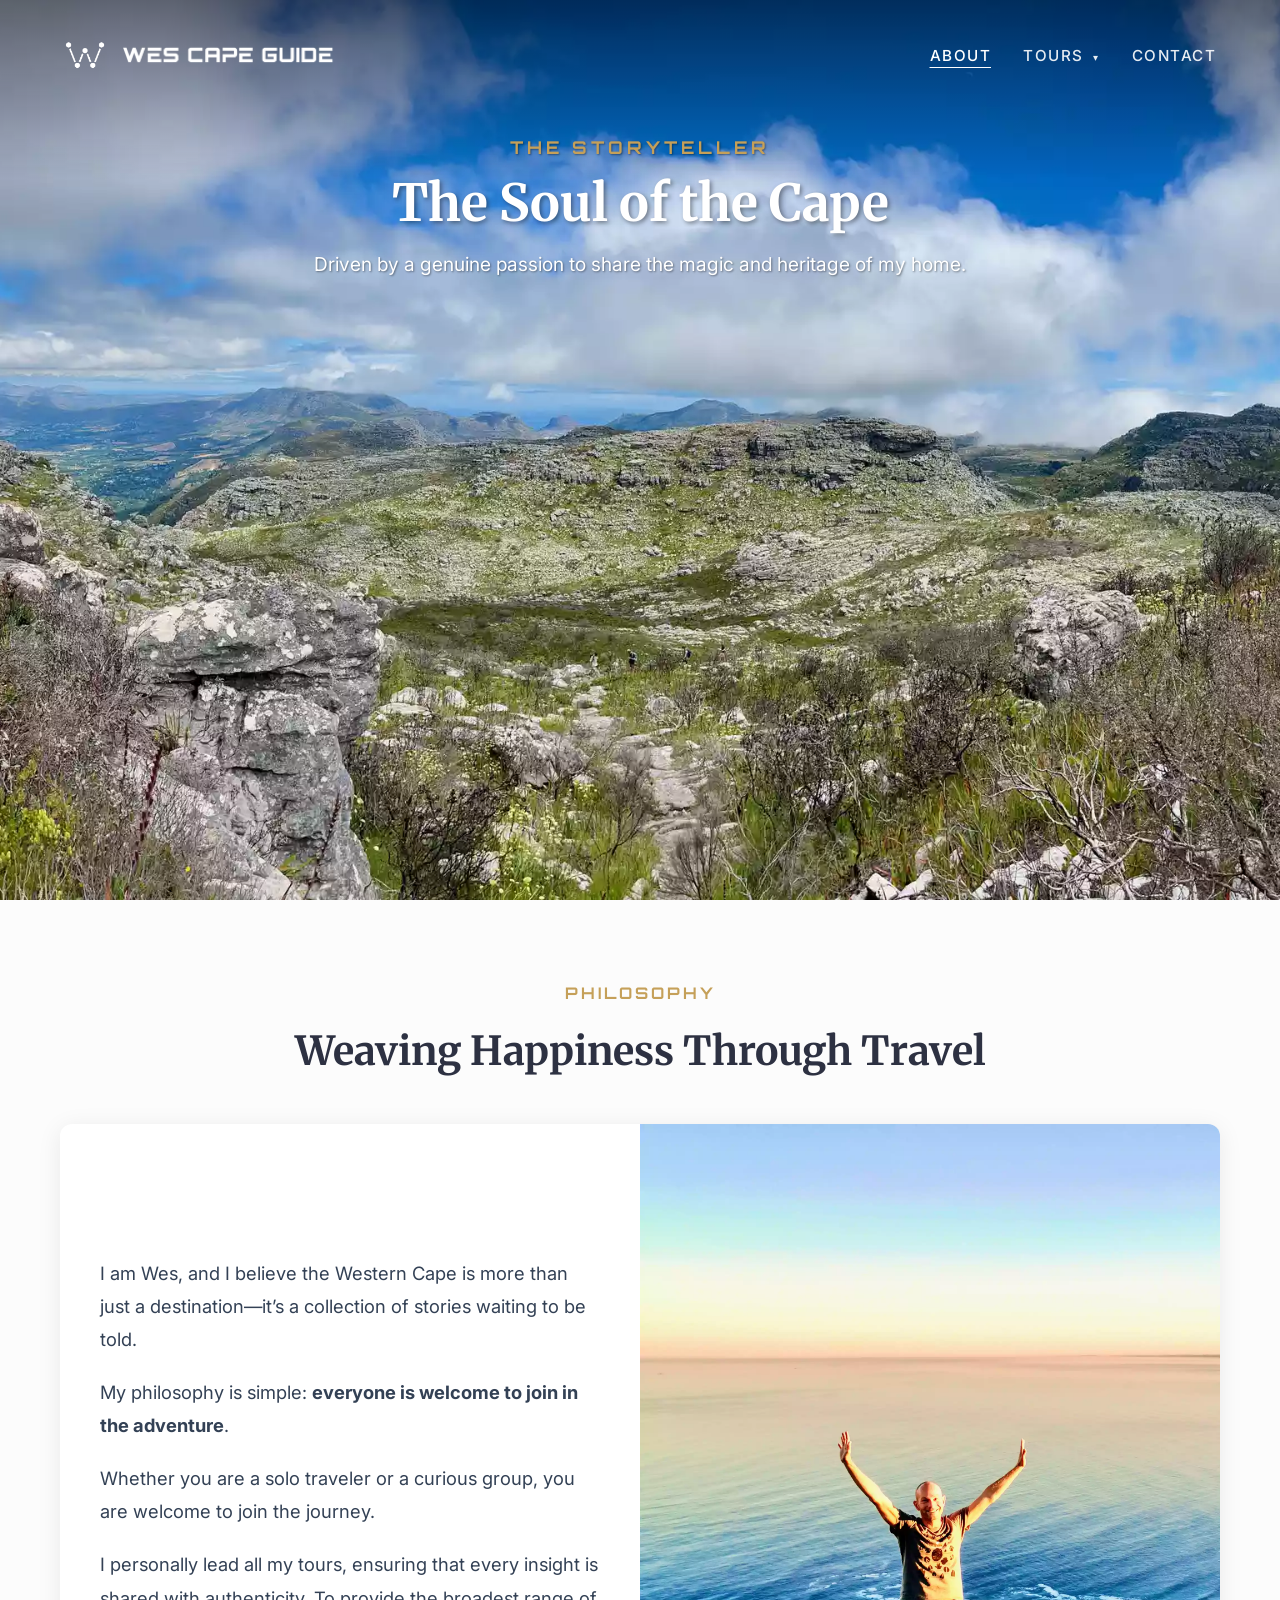
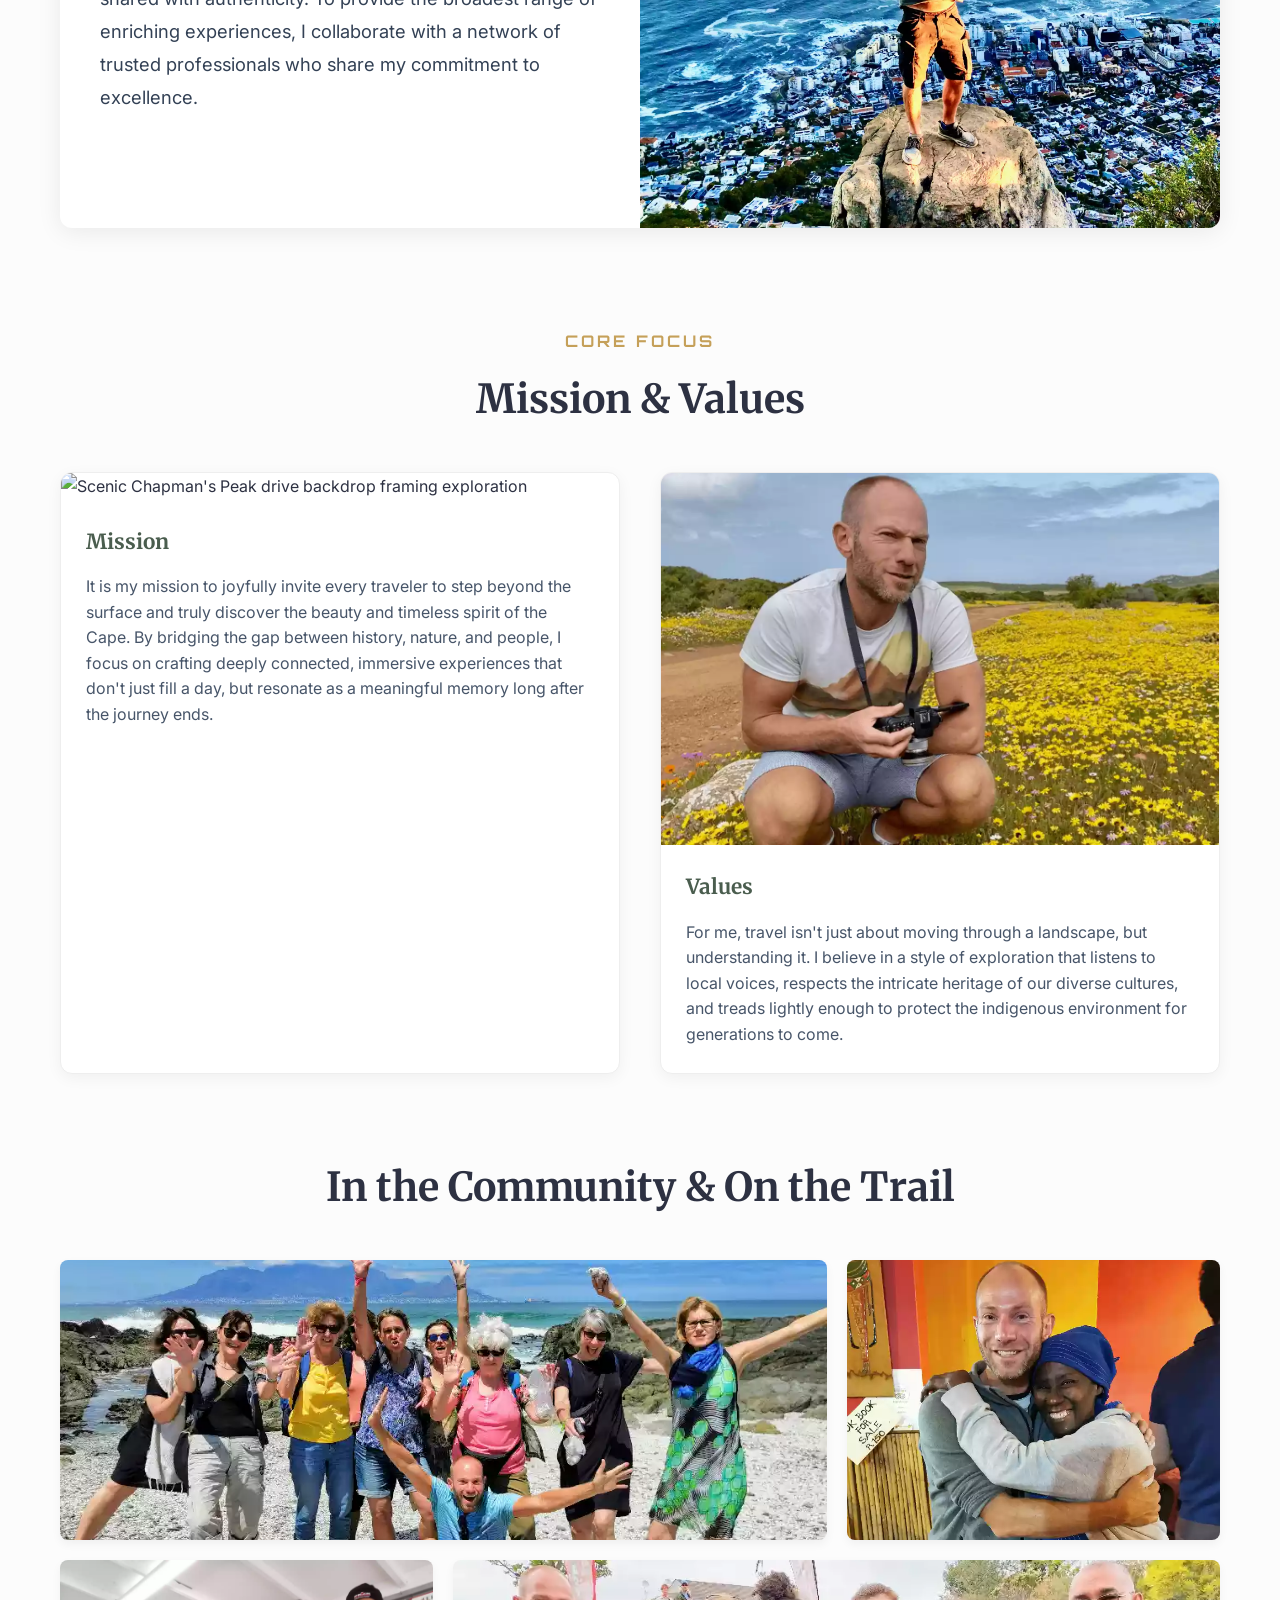
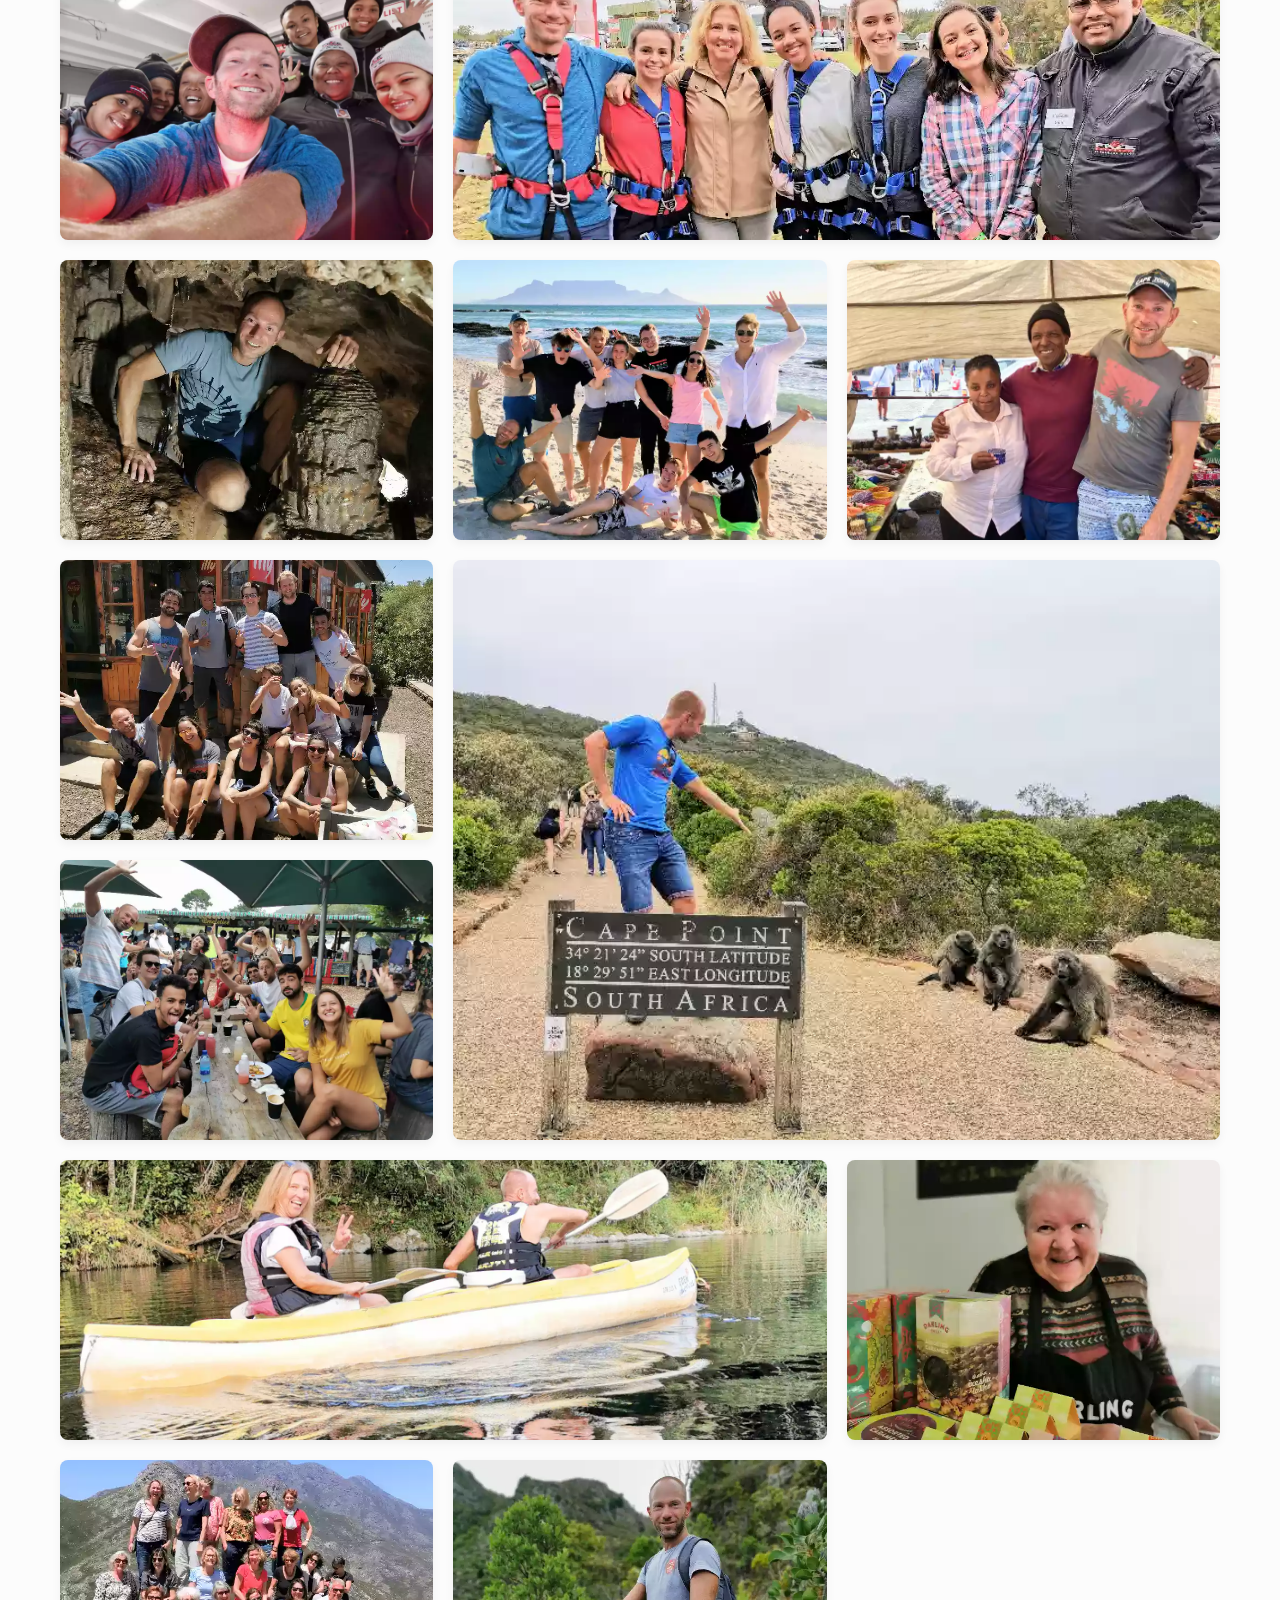
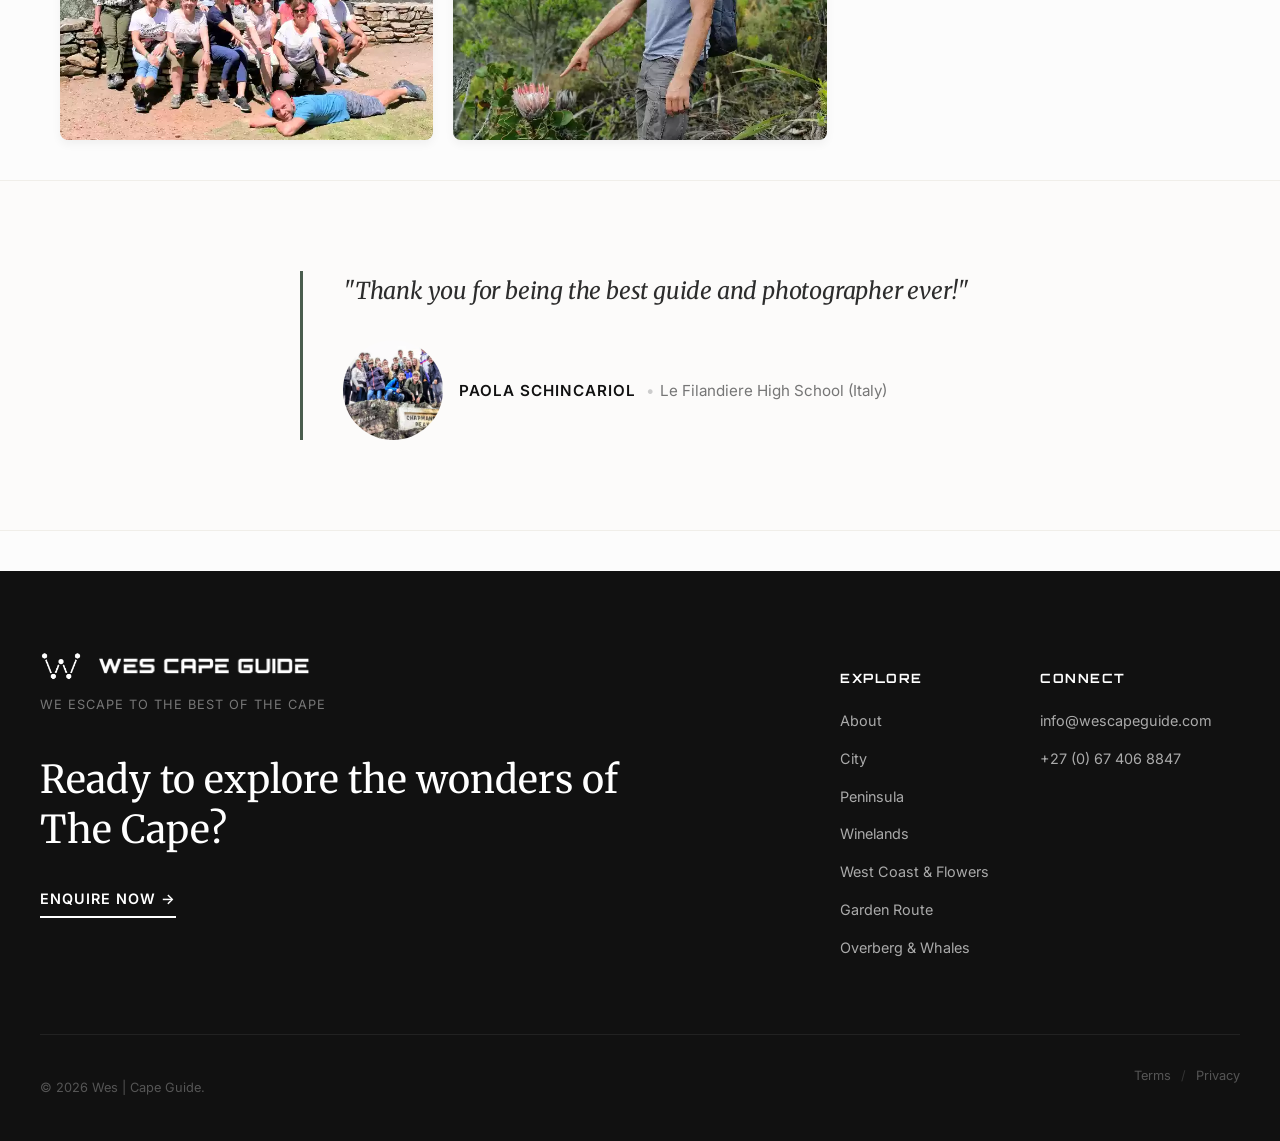
==== about.html @ 9891a85a "deploying hero fix for iPhones to all pages" ====
<!DOCTYPE html>
<html lang="en">
<head>
    <meta charset="UTF-8">
    <meta name="viewport" content="width=device-width, initial-scale=1.0">
    <meta name="description" content="Driven by a genuine passion to share the magic, deep histories, rich botany, and heritage of the Western Cape with Wes.">
    <title>About | Wes * Cape Guide</title>
    <link rel="preconnect" href="https://fonts.googleapis.com">
    <link rel="preconnect" href="https://fonts.gstatic.com" crossorigin>
    <link href="https://fonts.googleapis.com/css2?family=Orbitron:wght@500;700&family=Merriweather:ital,wght@0,400;0,700;1,400&family=Inter:wght@400;500;600&display=swap" rel="stylesheet">
    <link rel="stylesheet" href="style.css">
</head>
<body>

    <header>
        <a href="index.html" class="logo">
            <img src="images/logo-transparent.png" alt="Wes * Cape Guide Logo" class="logo-icon">
            <img src="images/wes-cape-guide-logo.png" alt="Wes | Cape Guide Logo" class="logo-img">
        </a>
        
        <!-- Mobile Menu Toggle Button -->
        <button class="nav-toggle" aria-label="Toggle Navigation" aria-expanded="false">
            <span class="hamburger"></span>
        </button>

        <nav class="nav-menu">
            <ul class="nav-links">
                <li><a href="about.html" class="current">About</a></li>
                <li class="dropdown">
                    <a href="tours.html" class="dropdown-toggle">Tours <span class="arrow">&#9662;</span></a>
                    <ul class="dropdown-menu">
                        <li><a href="tours.html">All Tours</a></li>
                        <li><a href="tours/city.html">City</a></li>
                        <li><a href="tours/peninsula.html">Peninsula</a></li>
                        <li><a href="tours/winelands.html">Winelands</a></li>
                        <li><a href="tours/west-coast-flowers.html">West Coast & Flowers</a></li>
                        <li><a href="tours/garden-route-three-day.html">Garden Route</a></li>
                        <li><a href="tours/overberg-whales.html">Overberg & Whales</a></li>
                    </ul>
                </li>
                <li><a href="contact.html">Contact</a></li>
            </ul>
        </nav>
    </header>

    <section class="hero-parallax-wrapper">
    <div class="hero-parallax-bg hero-about-bg"></div>
    <div class="hero hero-about">
        <div class="hero-content">
            <span class="hero-eyebrow">The Storyteller</span>
            <h1>The Soul of the Cape</h1>
            <p>Driven by a genuine passion to share the magic and heritage of my home.</p>
        </div>
    </div>
    </section>

    <main class="container">
        <!-- Standardized section wrapper for precise vertical pacing limits -->
        <section class="text-content-block">
            <span class="eyebrow">Philosophy</span>
            <h2 class="section-title">Weaving Happiness Through Travel</h2>
        </section>
            
        <div class="profile-split-block about-profile-card section-space-bottom">
            <div class="profile-split-text">
                <p class="lead-paragraph">I am Wes, and I believe the Western Cape is more than just a destination—it’s a collection of stories waiting to be told.</p>
                <p class="lead-paragraph">My philosophy is simple: <strong>everyone is welcome to join in the adventure</strong>.</p>
                <p class="lead-paragraph">Whether you are a solo traveler or a curious group, you are welcome to join the journey.</p>
                <p class="lead-paragraph paragraph-flush-bottom">I personally lead all my tours, ensuring that every insight is shared with authenticity. To provide the broadest range of enriching experiences, I collaborate with a network of trusted professionals who share my commitment to excellence.</p>
            </div>
            <div class="profile-split-media">
                <img src="images/wes-lions-head.webp" alt="Wes at Lion's Head" class="profile-split-image pos-crop-waterline">
            </div>
        </div>

        <!-- Custom isolated layout component targeting your exact uncropped card rules -->
        <section class="about-mv-section">
            <div class="container container-flush">
                <span class="eyebrow">Core Focus</span>
                <h2 class="section-title">Mission &amp; Values</h2>
                <div class="about-mv-grid">
                    
                    <div class="about-mv-item-card">
                        <img src="images/mission-chapmans-peak.webp" alt="Scenic Chapman's Peak drive backdrop framing exploration" class="about-mv-card-image">
                        <div class="highlight-card-info">
                            <h3>Mission</h3>
                            <p>It is my mission to joyfully invite every traveler to step beyond the surface and truly discover the beauty and timeless spirit of the Cape. By bridging the gap between history, nature, and people, I focus on crafting deeply connected, immersive experiences that don't just fill a day, but resonate as a meaningful memory long after the journey ends.</p>
                        </div>
                    </div>

                    <div class="about-mv-item-card">
                        <img src="images/wes-postberg-flowers.webp" alt="Close-up view of vibrant indigenous West Coast wildflowers" class="about-mv-card-image">
                        <div class="highlight-card-info">
                            <h3>Values</h3>
                            <p>For me, travel isn't just about moving through a landscape, but understanding it. I believe in a style of exploration that listens to local voices, respects the intricate heritage of our diverse cultures, and treads lightly enough to protect the indigenous environment for generations to come.</p>
                        </div>
                    </div>
                    
                </div>
            </div>
        </section>

        <section class="gallery-space section-space-bottom">
            <h2 class="section-title">In the Community &amp; On the Trail</h2>
            
            <div class="mosaic-grid">
                <figure class="mosaic-item span-2">
                    <img src="images/blouberg-beach-tour-group.webp" alt="Wes and a happy tour group standing along Blouberg Beach" class="pos-top-40">
                    <figcaption>Blouberg Beach Tour</figcaption>
                </figure>
                <figure class="mosaic-item">
                    <img src="images/community-le-lapa.webp" alt="Sheila and Wes smiling outside Le Lapa community venue" class="pos-top-8">
                    <figcaption>Visiting Le Lapa</figcaption>
                </figure>
                <figure class="mosaic-item">
                    <img src="images/colab-bungee.webp" alt="Wes standing and collaborating with Bloukrans Bungee jump operators">
                    <figcaption>Bloukrans Bungee Staff</figcaption>
                </figure>
                <figure class="mosaic-item span-2">
                    <img src="images/bungee-tour-group.webp" alt="Excited group of travelers posing with the canyon bridge jump crew" class="pos-top-20">
                    <figcaption>Bungee Jump Crew</figcaption>
                </figure>
                <figure class="mosaic-item">
                    <img src="images/cango-caves-1.webp" alt="Wes standing inside the structural limestone formations of the Cango Caves">
                    <figcaption>Exploring Cango Caves</figcaption>
                </figure>
                <figure class="mosaic-item">
                    <img src="images/blouberg-beach-tour-group-2.webp" alt="Tour group silhouettes catching sunset waves at Blouberg beach">
                    <figcaption>Sunset at Blouberg</figcaption>
                </figure>
                <figure class="mosaic-item">
                    <img src="images/langa-market.webp" alt="Wes interacting with local small business owners inside a Langa market space" class="pos-top-30">
                    <figcaption>Langa Local Market</figcaption>
                </figure>
                <figure class="mosaic-item">
                    <img src="images/diesel-and-creme-roadhouse.webp" alt="Wes and travelers taking a roadside dynamic stop at Diesel and Creme vintage house">
                    <figcaption>Diesel &amp; Créme Roadhouse</figcaption>
                </figure>
                <figure class="mosaic-item row-span-2 span-2">
                    <img src="images/cape-point-baboons.webp" alt="Wild baboons interacting carefully along the stone borders of Cape Point nature reserve" class="pos-top-50">
                    <figcaption>Wildlife at Cape Point</figcaption>
                </figure>
                <figure class="mosaic-item span-2">
                    <img src="images/rowing-ebb-and-flow.webp" alt="Wes and travelers row-boating along the calm Wilderness river channels">
                    <figcaption>Rowing at Ebb &amp; Flow</figcaption>
                </figure>
                <figure class="mosaic-item">
                    <img src="images/wild-oats-market.webp" alt="Happy market-goers walking near local fresh vendor stands">
                    <figcaption>Wild Oats Market</figcaption>
                </figure>
                <figure class="mosaic-item">
                    <img src="images/darling-sweet-shop.webp" alt="Local store host presenting hand-crafted artisanal sweets inside an organic storefront">
                    <figcaption>Darling Sweet Shop</figcaption>
                </figure>
                <figure class="mosaic-item">
                    <img src="images/klein-karoo-photo-stop.webp" alt="Group checking out panoramic high-impact views along dry interior mountain paths" class="pos-top-40">
                    <figcaption>Klein Karoo Landscapes</figcaption>
                </figure>
                <figure class="mosaic-item">
                    <img src="images/cecilia-forest-hike-protea.webp" alt="Wes identifying native king protea blossoms on forest walking paths" class="pos-top-20">
                    <figcaption>Cecilia Forest Proteas</figcaption>
                </figure>
            </div>
        </section>
    </main>

    <section class="testimonial-section-v2">
        <div class="testimonial-container-v2">
            <blockquote class="testimonial-text-v2">
                "Thank you for being the best guide and photographer ever!"
            </blockquote>
            <div class="testimonial-profile-v2">
                <img src="images/reviewer-le-filandiere.webp" alt="Le Filandiere High School group representative" class="testimonial-avatar">
                <div class="testimonial-author-v2">
                    <strong class="author-name-v2">Paola Schincariol</strong>
                    <span class="author-location-v2">Le Filandiere High School (Italy)</span>
                </div>
            </div>
        </div>
    </section>

    <footer class="editorial-footer">
        <div class="footer-top-row">
            <div class="footer-hero-block">
                <a href="index.html" class="logo">
                    <img src="images/logo-transparent.png" alt="Wes * Cape Guide Logo" class="logo-icon">
                    <img src="images/wes-cape-guide-logo.png" alt="Wes | Cape Guide Logo" class="logo-img">
                </a>
                <p class="editorial-snippet">We escape to the best of The Cape</p>
                <h2 class="footer-big-prompt">Ready to explore the wonders of <span class="no-wrap">The Cape?</span></h2>
                <a href="contact.html" class="editorial-btn">Enquire Now &rarr;</a>
            </div>
            <div class="footer-links-block">
                <div class="links-sub-col">
                    <h4>Explore</h4>
                    <a href="about.html">About</a>
                    <a href="tours/city.html">City</a>
                    <a href="tours/peninsula.html">Peninsula</a>
                    <a href="tours/winelands.html">Winelands</a>
                    <a href="tours/west-coast-flowers.html">West Coast & Flowers</a>
                    <a href="tours/garden-route-three-day.html">Garden Route</a><a href="tours/overberg-whales.html">Overberg & Whales</a>
                </div>
                <div class="links-sub-col">
                    <h4>Connect</h4>
                    <a href="mailto:info@wescapeguide.com">info@wescapeguide.com</a>
                    <a href="tel:+27674068847">+27 (0) 67 406 8847</a>
                    
                </div>
            </div>
        </div>
        <div class="editorial-bottom">
            <p>&copy; 2026 Wes | Cape Guide.</p>
            <div class="editorial-legal">
                <a href="terms.html">Terms</a>
                <span class="sep">/</span>
                <a href="privacy.html">Privacy</a>
            </div>
        </div>
    </footer>
    <script>
    document.addEventListener('DOMContentLoaded', () => {
        const toggleBtn = document.querySelector('.nav-toggle');
        const navMenu = document.querySelector('.nav-menu');
        const dropdown = document.querySelector('.dropdown');
        const dropdownToggle = document.querySelector('.dropdown-toggle');

        // Toggle Main Mobile Drawer Panel
        toggleBtn.addEventListener('click', () => {
            const isOpen = toggleBtn.getAttribute('aria-expanded') === 'true';
            toggleBtn.setAttribute('aria-expanded', !isOpen);
            navMenu.classList.toggle('is-active');
            
            // Prevent body context from scrolling while full screen navigation view is processing
            document.body.style.overflow = isOpen ? '' : 'hidden';
        });

        // Toggle Nested Tours Dropdown Accordion Content on touch-screens
        dropdownToggle.addEventListener('click', (e) => {
            if (window.innerWidth <= 768) {
                e.preventDefault(); // Prevents instant navigational route skipping
                dropdown.classList.toggle('is-open');
            }
        });
    });
</script>
</body>
</html>
---- style.css ----
/* ==========================================================================
   WES | CAPE GUIDE - CENTRAL DESIGN SYSTEM MASTER SHEET (2026 AUDIT)
   ========================================================================== */

/* --- Global Variables & Reset --- */
:root {
    --primary-green: #4a5d4e;
    --accent-gold: #c5a059;
    --dark-blue: #1a2b3c;
    --white: #ffffff;
    
    /* Premium Contrast: Rich charcoal to increase screen elegance */
    --text-main: #2d3142; 
    --text-muted: #64748b;
    --light-gray: #fcfcfc;
    --border-gray: #e2e8f0;
    --shadow: 0 4px 24px rgba(0, 0, 0, 0.08);
    --peninsula-wide-max: 1440px;
    --peninsula-wide-gutter: clamp(16px, 3vw, 48px);

    /* Typography Strategy Tokens */
    --font-branding: 'Orbitron', sans-serif;
    --font-heading: 'Merriweather', serif;
    --font-body: 'Inter', sans-serif;
}

* { box-sizing: border-box; }

body {
    font-family: var(--font-body);
    margin: 0;
    line-height: 1.65;
    color: var(--text-main);
    background-color: var(--light-gray);
    -webkit-font-smoothing: antialiased;
}

/* --- Shared Layout Helpers --- */
.container {
    max-width: 1200px;
    margin: 0 auto;
    padding: 0 20px;
}

.container-flush {
    padding: 0;
}

.text-center {
    text-align: center;
}

.section-divider {
    border: 0; 
    border-top: 1px solid var(--border-gray); 
    margin: 80px 0;
}

.section-title {
    font-family: var(--font-heading);
    font-weight: 700;
    text-align: center; 
    font-size: clamp(2rem, 4vw, 2.5rem);
    margin-top: 0;
    margin-bottom: 40px;
    color: var(--text-main);
}

.section-space-bottom {
    margin-bottom: 40px;
}

/* --- Global Brand Typography Utilities --- */
.eyebrow {
    font-family: var(--font-branding);
    font-size: 1.00rem;
    font-weight: 700;
    text-transform: uppercase;
    letter-spacing: 3px;
    color: var(--accent-gold);
    display: block;
    margin-bottom: 12px;
    text-align: center;
}

.text-content-block {
    max-width: 800px; 
    margin: 80px auto 20px auto; 
    text-align: center;
}

.text-green-title {
    font-family: var(--font-heading);
    color: var(--primary-green); 
    font-size: 2.5rem; 
    margin-bottom: 24px;
}

.lead-paragraph {
    font-family: var(--font-body);
    font-size: 1.15rem; 
    line-height: 1.8; 
    color: #334155; 
    margin-bottom: 20px;
}

.paragraph-flush-bottom { margin-bottom: 0; }
.paragraph-spacing-top { margin-top: 8px; }
.accent-gold-text { color: #f3c653 !important; }

/* --- Shared Navigation --- */
header {
    position: absolute;
    top: 0;
    left: 0;
    width: 100%;
    z-index: 1000;
    padding: 2.5rem 5%;
    display: flex;
    justify-content: space-between;
    align-items: center;
}

.logo {
    display: flex;
    align-items: center;
    gap: 14px; 
    text-decoration: none;
}

.logo-img, .logo-icon {
    height: 20px; 
    width: auto;   
    display: block;
    flex-shrink: 0;
    filter: brightness(0) invert(1);
    transition: transform 0.3s ease;
}

.logo-icon { height: 30px; }
.logo:hover .logo-img { transform: scale(1.05); }
.logo:hover .logo-icon { transform: scale(1.1); }

/* Navigation Drawer Base Wrapper */
.nav-menu {
    display: flex;
    align-items: center;
}

/* Premium Mobile Menu Toggle Trigger */
.nav-toggle {
    display: none;
    background: none;
    border: none;
    cursor: pointer;
    padding: 10px;
    z-index: 2000;
}

.nav-toggle .hamburger {
    display: block;
    width: 24px;
    height: 2px;
    background: var(--white);
    position: relative;
    transition: background 0.3s ease;
}

.nav-toggle .hamburger::before,
.nav-toggle .hamburger::after {
    content: '';
    position: absolute;
    width: 24px;
    height: 2px;
    background: var(--white);
    left: 0;
    transition: transform 0.3s ease;
}

.nav-toggle .hamburger::before { top: -8px; }
.nav-toggle .hamburger::after { bottom: -8px; }

.nav-links {
    list-style: none;
    display: flex;
    gap: 2rem;
    margin: 0;
    padding: 0;
}

.nav-links a {
    font-family: var(--font-body);
    text-decoration: none;
    color: rgba(255,255,255,0.9);
    font-weight: 500;
    font-size: 0.95rem;
    letter-spacing: 1.5px;
    text-transform: uppercase;
    transition: color 0.3s;
}

.nav-links a:hover, .nav-links a.current {
    color: var(--white); 
    text-decoration: underline;
    text-underline-offset: 6px;
}

/* Dropdown Layout Architecture */
.dropdown {
    position: relative;
}

.dropdown-toggle .arrow {
    font-size: 0.65rem;
    margin-left: 4px;
    display: inline-block;
    transition: transform 0.3s ease;
}

.dropdown:hover .dropdown-toggle .arrow {
    transform: rotate(180deg);
}

/* Isolated Dropdown Glass Box - Re-engineered for Alignment & Unity */
.dropdown-menu {
    position: absolute;
    top: 100%;
    
    /* Perfect Alignment: snaps container left, offsets exactly by the link item padding */
    left: -22px; 
    transform: translateY(4px); /* Tighter anchor gap to look unified */
    
    /* Integrated Visual Material */
    background-color: rgba(0, 0, 0, 0.55); /* Balanced color matching the nav box density */
    border: 1px solid rgba(255, 255, 255, 0.12);
    border-radius: 8px;
    backdrop-filter: blur(8px);
    -webkit-backdrop-filter: blur(8px);
    
    list-style: none;
    padding: 10px 0;
    margin: 0;
    min-width: 210px; /* Slightly wider to guarantee no text wrapping on multi-day tour names */
    box-shadow: 0 12px 35px rgba(0, 0, 0, 0.4);
    
    opacity: 0;
    visibility: hidden;
    transition: opacity 0.25s ease, transform 0.25s ease, visibility 0.25s ease;
    z-index: 1010;
}

/* Reveal Dropdown cleanly on Hover with an integrated upward flow */
.dropdown:hover .dropdown-menu {
    opacity: 1;
    visibility: visible;
    transform: translateY(10px); /* Slides smoothly into position just below the nav box */
}

.dropdown-menu li {
    width: 100%;
}

.dropdown-menu a {
    display: block;
    padding: 10px 22px; /* This 22px padding is what lines up with the left: -22px above */
    color: rgba(255, 255, 255, 0.85) !important;
    font-size: 0.8rem !important;
    letter-spacing: 1px;
    text-transform: uppercase;
    text-align: left;
    text-decoration: none !important;
    transition: color 0.2s, background-color 0.2s;
}

/* Dropdown Items Hover Shimmer */
.dropdown-menu a:hover {
    color: var(--accent-gold) !important; /* Changes the text to your brand gold on hover */
    background-color: rgba(255, 255, 255, 0.08); /* Keeps the subtle glass block glow */
}

.dropdown-menu a.current {
    color: var(--accent-gold) !important;
    font-weight: 600;
}

/* --- Unified Premium Hero Engine --- */
.hero {
    height: 100vh;
    min-height: 600px;
    display: flex;
    color: var(--white);
    background-size: cover;
    background-attachment: fixed;
    padding: 0 20px;
    position: relative;
    
    /* Global Core Default: Center Alignment for Structural Base Pages */
    align-items: center;      
    justify-content: center;    
    text-align: center;
}

.hero-content {
    padding: 0 8px;
    transform: translateY(clamp(-250px, -27vh, -120px));
}

.hero-home .hero-content {
    transform: translateY(clamp(-250px, -23vh, -120px));
}

.hero h1 {
    font-family: var(--font-heading);
    font-weight: 700;
    font-size: clamp(2rem, 4vw, 3.2rem);
    margin-bottom: 15px;
    text-shadow: 2px 2px 4px rgba(0,0,0,0.4); 
    margin-top: -5px;
    line-height: 1.2;
}

.hero p {
    font-family: var(--font-body);
    font-size: 1.2rem;
    max-width: 700px;
    margin: 0 auto;
    text-shadow: 1px 1px 2px rgba(0,0,0,0.4); 
    font-weight: 400;
}

.hero-eyebrow {
    font-family: var(--font-branding);
    text-transform: uppercase;
    letter-spacing: 4px;
    font-size: 1.1rem;
    font-weight: 700;
    color: var(--accent-gold);
    display: block;
    margin: 0 0 1rem;
    text-shadow: 1px 1px 2px rgba(0,0,0,0.4);
}

.hero-lead {
    font-size: 1.15rem;
    max-width: 620px;
}

/* --- Premium Tour Hero Structural Modifiers (Left Asymmetric Snapping) --- */
.city-hero, .peninsula-hero, .winelands-hero, .hero-west-coast, .hero-garden-route, .overberg-hero {
    justify-content: flex-start !important; 
    align-items: flex-end !important;         
    text-align: left !important;            
    padding-left: clamp(20px, 8vw, 10%) !important; 
    padding-bottom: 12vh !important;        
    padding-top: 0 !important;
}

/* Forces identical glass panels across all tour landing locations */
.city-hero .hero-content, 
.peninsula-hero .hero-content, 
.winelands-hero .hero-content, 
.hero-west-coast .hero-content, 
.hero-garden-route .hero-content,
.overberg-hero .hero-content{
    max-width: 580px !important;            
    padding: 35px !important;
    background-color: rgba(0, 0, 0, 0.35) !important; 
    border-radius: 8px !important;
    backdrop-filter: blur(4px) !important;   
    -webkit-backdrop-filter: blur(4px) !important; 
    transform: none !important;            
    margin: 0 !important;
}

.city-hero .hero-content p, 
.peninsula-hero .hero-content p, 
.winelands-hero .hero-content p, 
.hero-west-coast .hero-content p, 
.hero-garden-route .hero-content p,
.overberg-hero .hero-content p {
    margin: 0 !important; 
}

/* --- Hero Image Asset Vectors --- */
.hero-home { background-image: linear-gradient(rgba(0,0,0,0.5) 0%, rgba(0,0,0,0) 30%), url('images/table-mountain-hero.webp'); background-position: 50% 13%; }
.hero-about { background-image: linear-gradient(rgba(0,0,0,0.5) 0%, rgba(0,0,0,0) 20%), url('images/table-mountain-national-park.webp'); background-position: center 90%; }
.hero-tours { background-image: linear-gradient(rgba(0,0,0,0.5) 0%, rgba(0,0,0,0) 20%), url('images/postberg-flowers.webp'); background-position: center 10%; }
.hero-contact { background-image: linear-gradient(rgba(0,0,0,0.5) 0%, rgba(0,0,0,0) 20%), url('images/chapmans-peak-drive.webp'); background-position: 50% 53%; }
.city-hero { background-image: linear-gradient(rgba(0,0,0,0.7) 0%, rgba(0,0,0,0) 20%), url('images/cape-town-city.webp'); background-position: center 35%; }
.peninsula-hero { background-image: linear-gradient(rgba(0,0,0,0.8) 0%, rgba(0,0,0,0) 20%), url('images/cape-point-walk.webp'); background-position: center 65%; }
.winelands-hero { background-image: linear-gradient(rgba(0,0,0,0.5) 0%, rgba(0,0,0,0) 30%), url('images/delaire-graff-wine-estate.webp'); background-position: center 65%; background-color: #2c3a2e; }
.hero-west-coast { background-image: linear-gradient(rgba(0,0,0,0.5) 0%, rgba(0,0,0,0) 30%), url('images/postberg-nature-reserve-flowers-and-rock-fromations.webp'); background-position: center 70%; }
.hero-garden-route { background-image: linear-gradient(rgba(0,0,0,0.5) 0%, rgba(0,0,0,0) 20%), url('images/ebb-and-flow-restcamp-hike.webp'); background-position: center 50%; }
.overberg-hero { background-image: linear-gradient(rgba(0,0,0,0.8) 0%, rgba(0,0,0,0) 20%), url('images/r44-and-beach.webp'); background-position: center 65%; }

/* --- Profile Split Layouts (Home & About Ecosystem) --- */
.profile-split-block {
    display: grid; 
    grid-template-columns: 1fr;
    gap: 2rem; 
    align-items: center; 
    margin-bottom: 100px; 
    background: var(--white);
    border-radius: 12px;
    box-shadow: var(--shadow);
    overflow: hidden;
}

@media (min-width: 768px) {
    .profile-split-block { grid-template-columns: 1.2fr 0.8fr; gap: 0; }
    .profile-split-block.about-profile-card { grid-template-columns: 1fr 580px; }
    .profile-split-block.home-profile-card { height: auto; align-items: stretch; grid-template-columns: 2fr 1fr; }
}

.profile-split-text { padding: 40px; }
.profile-split-title { font-family: var(--font-heading); color: var(--primary-green); font-size: 2.2rem; margin-top: 0; margin-bottom: 20px; }
.profile-split-media { width: 100%; height: 100%; display: flex; }
.profile-split-image { width: 100%; height: 100%; object-fit: cover; border: none; display: block; }
.profile-split-image.home-profile-crop { object-position: 50% 22%; }
.pos-crop-waterline { object-position: center 88% !important; }

/* --- Central Highlights System (Multi-Tour & Values Grids) --- */
.highlights-section { padding-top: 0; margin-bottom: 80px; }

.highlights-grid, .values-card-grid {
    display: grid;
    grid-template-columns: repeat(auto-fit, minmax(280px, 1fr));
    gap: 40px;
    width: 100%;
    align-items: stretch; /* Enforces equal container vertical limits natively */
}

.highlights-item-card, .values-card-item {
    background: var(--white);
    border: 1px solid #eee;
    border-radius: 12px;
    overflow: hidden;
    box-shadow: 0 4px 15px rgba(0,0,0,0.05);
    display: flex;
    flex-direction: column;
    height: 100%;
    text-align: left;
}
.values-card-item { padding: 40px; }
.values-card-item h4 { font-family: var(--font-heading); color: var(--primary-green); font-size: 1.5rem; margin-top: 0; margin-bottom: 15px; }

/* Global Standard Image Layout Rule */
.highlights-card-image {
    width: 100%;
    height: 250px;
    object-fit: cover;
    display: block;
}

/* Contextual Photographic Override Rule for West Coast Wildflowers Portrait Mode */
.hero-west-coast + main .highlights-card-image {
    height: auto;
    aspect-ratio: 2 / 3;
}

.highlights-card-image--lighthouse { object-position: center top; }
.image-crop-penguins { object-position: center 30%; }

.highlight-card-info {
    padding: 25px;
    display: flex;
    flex-direction: column;
    flex-grow: 1;
}

.highlight-card-info h3 {
    font-family: var(--font-heading);
    margin: 0 0 15px 0;
    color: var(--primary-green);
    font-size: 1.3rem;
}

.highlight-card-info p {
    font-size: 1rem;
    line-height: 1.6;
    color: #475569;
    margin: 0;
}

/* ==========================================================================
   MISSION & VALUES CUSTOM ABOUT COMPONENT
   ========================================================================== */
.about-mv-section { 
    padding-top: 0; 
    margin-bottom: 80px; 
}

.about-mv-grid {
    display: grid;
    grid-template-columns: repeat(auto-fit, minmax(280px, 1fr));
    gap: 40px;
    width: 100%;
    align-items: stretch;
}

.about-mv-item-card {
    background: var(--white);
    border: 1px solid #eee;
    border-radius: 12px;
    overflow: hidden;
    box-shadow: 0 4px 15px rgba(0,0,0,0.05);
    display: flex;
    flex-direction: column;
    height: 100%;
    text-align: left;
}

/* Forces images to render natively at 100% full frame width with zero layout cropping */
.about-mv-card-image {
    width: 100%;
    height: auto;
    object-fit: contain;
    display: block;
}

@media (max-width: 600px) {
    .about-mv-grid { 
        grid-template-columns: 1fr; 
    }
}

/* --- Accordions & Itinerary Timelines --- */
.tour-info-section { max-width: 900px; margin: 0 auto 80px auto; }
.tour-info-accordion details { background: var(--white); border: 1px solid var(--border-gray); border-radius: 8px; margin-bottom: 16px; overflow: hidden; transition: box-shadow 0.3s ease; }
.tour-info-accordion details[open] { box-shadow: 0 4px 12px rgba(0, 0, 0, 0.05); }
.tour-info-accordion summary { display: flex; justify-content: space-between; align-items: center; gap: 24px; padding: 20px; font-weight: 600; font-size: 1.1rem; cursor: pointer; list-style: none; background-color: var(--white); color: var(--dark-blue); }
.tour-info-accordion summary::-webkit-details-marker { display: none; }
.tour-info-label { font-size: 1.1rem; font-weight: 600; }
.tour-info-icon::before { content: '+'; font-weight: bold; }
.tour-info-item[open] .tour-info-icon::before { content: '−'; }
.tour-info-panel { padding: 28px; border-top: 1px solid var(--border-gray); background-color: #fafbfc; }
.tour-info-panel ul.standard-panel-list { margin: 0; padding-left: 20px; }
.tour-info-panel ul.standard-panel-list li { margin-bottom: 10px; line-height: 1.6; color: #334155; }

.timeline { position: relative; padding-left: 30px; margin: 10px 0; border-left: 2px solid var(--border-gray); }
.timeline-item { position: relative; margin-bottom: 24px; }
.timeline-item:last-child { margin-bottom: 0; }
.timeline-marker { position: absolute; left: -37px; top: 4px; background: var(--accent-gold); width: 12px; height: 12px; border-radius: 50%; border: 2px solid var(--white); }
.timeline-time { font-family: var(--font-branding); font-size: 0.8rem; text-transform: uppercase; letter-spacing: 1px; color: #64748b; font-weight: 600; margin-bottom: 4px; }
.timeline-title { font-family: var(--font-heading); font-size: 1.1rem; font-weight: 600; color: var(--dark-blue); margin: 0 0 6px 0; }
.timeline-desc { font-size: 0.95rem; line-height: 1.5; color: #475569; margin: 0; }
.itinerary-disclaimer { margin-top: 0; margin-bottom: 25px; font-style: italic; color: #475569; }
.timeline-highlights { list-style: none !important; padding-left: 0 !important; margin: 12px 0 0 0 !important; }
.timeline-highlights li { font-size: 0.9rem !important; margin-bottom: 6px !important; color: #475569 !important; position: relative; padding-left: 15px; }
.timeline-highlights li::before { content: "•"; color: var(--accent-gold); position: absolute; left: 0; font-weight: bold; }

/* --- Logistics & Multi-Day Overlays --- */
.logistics-split-grid { display: grid; grid-template-columns: 1.2fr 0.8fr; gap: 24px; }
.logistics-card { background: var(--white); border: 1px solid var(--border-gray); border-radius: 6px; padding: 24px; }
.logistics-card h4 { font-family: var(--font-heading); margin-top: 0; margin-bottom: 16px; font-size: 1.1rem; font-weight: 600; color: var(--dark-blue); border-bottom: 2px solid #f1f5f9; padding-bottom: 10px; }
.logistics-list { list-style: none !important; padding-left: 0 !important; margin: 0; }
.logistics-list li { position: relative; padding-left: 24px; margin-bottom: 12px !important; font-size: 0.95rem; color: #334155; line-height: 1.5; }
.logistics-list li::before { position: absolute; left: 0; top: 1px; font-weight: bold; }
.included-list li::before { content: "✓"; color: var(--accent-gold); }
.excluded-list li::before { content: "•"; color: #94a3b8; font-size: 1.2rem; left: 4px; }

.accommodation-options-grid { display: grid; grid-template-columns: 1fr 1fr; gap: 20px; margin-top: 15px; }
.accommodation-box { background: #f8fafc; border: 1px dashed #cbd5e1; padding: 20px; border-radius: 6px; }
.accommodation-box h5 { font-family: var(--font-heading); margin: 0 0 10px 0; font-size: 1rem; color: var(--dark-blue); font-weight: 600; }
.accommodation-box p { font-size: 0.9rem; line-height: 1.5; margin: 0; color: #475569; }

/* --- Contact Components --- */
.contact-grid { margin-top: 40px; display: grid; grid-template-columns: repeat(auto-fit, minmax(320px, 1fr)); gap: 60px; align-items: stretch; }
.contact-section-title { font-family: var(--font-heading); color: var(--primary-green); margin-top: 0; margin-bottom: 25px; }
.contact-lead-text { line-height: 1.8; }
.contact-methods-wrapper { margin-top: 40px; border-top: 1px solid #eee; padding-top: 30px; }
.contact-link { color: var(--accent-gold); text-decoration: none; font-weight: bold; }
.contact-link:hover { text-decoration: underline; }
.contact-link-static { color: var(--accent-gold); font-weight: bold; }
.consultation-card { background-color: var(--white); padding: 40px; border-radius: 20px; border: 1px solid #eee; height: 100%; display: flex; flex-direction: column; }
.consultation-card h3 { font-family: var(--font-heading); color: var(--primary-green); margin-top: 0; margin-bottom: 20px; }
.consultation-lead-meta { font-size: 0.95rem; color: #666; margin-bottom: 25px; }
.consultation-guide-list { list-style: none; padding: 0; line-height: 2.2; color: #444; }
.consultation-guide-list li { position: relative; padding-left: 25px; }
.consultation-guide-list li::before { content: "➔"; color: var(--accent-gold); position: absolute; left: 0; }
.consultation-badge-footer { margin-top: 30px; font-size: 0.85rem; font-style: italic; color: #888; }

/* --- Unified Master Call To Action Framework --- */
.peninsula-enquire, .winelands-enquire {
    background-color: var(--dark-blue);
    color: var(--white);
    padding: 80px 20px;
    text-align: center;
}

.container-enquire { max-width: 800px; margin: 0 auto; }
.peninsula-enquire-text, .winelands-enquire-text { font-size: 1.25rem; line-height: 1.7; margin-bottom: 35px; color: #e2e8f0; }

.btn, .btn-enquire {
    font-family: var(--font-branding);
    display: inline-block;
    text-transform: uppercase;
    letter-spacing: 1.5px;
    text-decoration: none;
    border-radius: 4px;
    transition: background-color 0.3s ease, background 0.3s ease, transform 0.2s ease;
    font-weight: 600;
}

/* Gold Global Buttons */
.btn-enquire {
    background-color: var(--accent-gold);
    color: var(--dark-blue);
    padding: 15px 35px;
    font-size: 0.9rem;
}
.btn-enquire:hover { background-color: #f3c653; transform: translateY(-2px); }

/* Ghost Buttons (Heros) */
.btn {
    padding: 12px 30px;
    background: rgba(0, 0, 0, 0.55);
    color: var(--white);
    font-size: 0.85rem;
    border: 1px solid var(--white);
    margin-top: 20px;
}
.btn:hover { background: var(--dark-blue); color: var(--white); transform: translateY(-2px); }

/* --- Index Grid System Cards --- */
.tour-grid { display: grid; grid-template-columns: repeat(auto-fit, minmax(320px, 1fr)); gap: 30px; margin-top: 40px; }
.tour-card { background: var(--white); border: 1px solid #eee; border-radius: 12px; overflow: hidden; transition: all 0.3s ease; box-shadow: 0 4px 15px rgba(0,0,0,0.08); display: flex; flex-direction: column; height: 100%; }
.profile-card-link { transition: all 0.3s ease; box-shadow: 0 4px 15px rgba(0,0,0,0.08); }
.tour-card:hover, .profile-card-link:hover { transform: translateY(-10px); box-shadow: 0 15px 35px rgba(0,0,0,0.1); }
a.tour-card-link, .profile-card-link { text-decoration: none; color: inherit; display: block; border-radius: 12px; }
a.tour-card-link:focus-visible, .btn:focus-visible, .btn-enquire:focus-visible { outline: 3px solid var(--accent-gold); outline-offset: 3px; }
.tour-image { width: 100%; height: 250px; object-fit: cover; display: block; }
.tour-info { padding: 25px; display: flex; flex-direction: column; flex-grow: 1; text-align: left; }
.tour-info h3 { font-family: var(--font-heading); font-weight: 700; font-size: 1.4rem; margin: 0 0 12px 0; color: var(--primary-green); }
.tour-info p { color: var(--text-muted); font-size: 1.0rem; line-height: 1.6; margin-bottom: 20px; }
.tour-category { font-family: var(--font-branding); color: var(--accent-gold); letter-spacing: 5px; text-transform: uppercase; font-size: 0.75rem; font-weight: bold; display: block; margin-bottom: 5px; }
.tour-link-text { font-family: var(--font-body); margin-top: auto; padding-top: 20px; display: inline-block; color: var(--primary-green); font-weight: 600; font-size: 0.9rem; letter-spacing: 0.5px; text-transform: uppercase; }

/* Image Framing Helper Alignments */
.pos-top { object-position: center top; }
.pos-top-8 { object-position: center 8%; }
.pos-top-20 { object-position: center 20%; }
.pos-top-30 { object-position: center 30%; }
.pos-top-40 { object-position: center 40%; }
.pos-center { object-position: center; }
.pos-bottom { object-position: center bottom; }
.pos-bottom-10 { object-position: center 10%; }
.pos-bottom-30 { object-position: center 30%; }
.pos-right-90 { object-position: 90% 50%; }

/* ==========================================
   MOSAIC GALLERY COMPONENT
   ========================================== */
.mosaic-grid { display: grid; grid-template-columns: repeat(3, 1fr); grid-auto-rows: 280px; grid-auto-flow: dense; gap: 20px; margin-top: 40px; }
.mosaic-item { margin: 0; position: relative; border-radius: 8px; overflow: hidden; box-shadow: 0 4px 10px rgba(0,0,0,0.05); }
.mosaic-item img { width: 100%; height: 100%; object-fit: cover; display: block; transition: transform 0.5s ease; }
.mosaic-item:hover img { transform: scale(1.03); }
.mosaic-item figcaption { font-family: var(--font-body); position: absolute; bottom: 0; left: 0; right: 0; padding: 30px 15px 15px; background: linear-gradient(to top, rgba(0, 0, 0, 0.75) 0%, rgba(0, 0, 0, 0) 100%); color: var(--white); font-size: 0.95rem; font-weight: 500; letter-spacing: 0.5px; transform: translateY(100%); transition: transform 0.3s ease-in-out; box-sizing: border-box; }
.mosaic-item:hover figcaption { transform: translateY(0); }
.mosaic-item.span-2 { grid-column: span 2; }
.mosaic-item.span-3 { grid-column: span 3; }
.mosaic-item.row-span-2 { grid-row: span 2; }

/* ==========================================
   TESTIMONIAL SECTION COMPONENT
   ========================================== */
.testimonial-section-v2 { background-color: #fcfbfa; padding: 90px 20px; margin: 40px 0px; border-top: 1px solid #f0eee9; border-bottom: 1px solid #f0eee9; }
.testimonial-container-v2 { max-width: 680px; margin: 0 auto; border-left: 3px solid var(--primary-green); padding-left: 40px; }
.testimonial-text-v2 { font-family: var(--font-heading); font-size: clamp(1.2rem, 3vw, 1.45rem); line-height: 1.7; color: #2c2c2c; font-style: italic; margin: 0 0 30px 0; font-weight: 400; letter-spacing: -0.2px; }
.testimonial-profile-v2 { display: flex; align-items: center; gap: 16px; }
.testimonial-avatar { width: 100px; height: 100px; border-radius: 50%; object-fit: cover; background-color: #eaeaea; flex-shrink: 0; }
.testimonial-author-v2 { display: flex; align-items: center; gap: 12px; font-size: 0.95rem; }
.author-name-v2 { font-family: var(--font-body); font-weight: 600; color: #111; text-transform: uppercase; letter-spacing: 1px; }
.author-location-v2 { font-family: var(--font-body); color: #767676; position: relative; padding-left: 12px; }
.author-location-v2::before { content: "•"; position: absolute; left: -2px; color: #ccc; }

/* ==========================================
   EDITORIAL STANDARD FOOTER COMPONENT
   ========================================== */
.editorial-footer { background-color: #111111; color: #f5f5f5; padding: 80px 40px 30px 40px; }
.footer-top-row { max-width: 1200px; margin: 0 auto; display: flex; justify-content: space-between; align-items: flex-start; gap: 60px; }
.footer-hero-block { flex: 1.5; max-width: 600px; text-align: left; }
.editorial-logo { font-family: var(--font-branding); display: block; font-size: 1.2rem; font-weight: 700; letter-spacing: 2px; margin-bottom: 6px; color: var(--white); }
.editorial-snippet { font-family: var(--font-body); font-size: 0.8rem; color: #777777; text-transform: uppercase; letter-spacing: 1px; margin-bottom: 40px; }
.footer-big-prompt { font-family: var(--font-heading); font-size: clamp(1.8rem, 3vw, 2.4rem); font-weight: 400; line-height: 1.3; margin-bottom: 30px; color: #ffffff; }
.no-wrap { white-space: nowrap; }
.editorial-btn { font-family: var(--font-body); display: inline-block; color: #ffffff; text-transform: uppercase; letter-spacing: 1px; text-decoration: none; font-size: 0.9rem; font-weight: 600; border-bottom: 2px solid #ffffff; padding-bottom: 5px; transition: transform 0.2s ease, color 0.2s ease; }
.editorial-btn:hover { transform: translateX(5px); color: var(--accent-gold); border-color: var(--accent-gold); }
.footer-links-block { flex: 1; display: flex; gap: 40px; margin-left: auto; max-width: 400px; }
.links-sub-col { display: flex; flex-direction: column; min-width: 160px; text-align: left; }
.links-sub-col h4 { font-family: var(--font-branding); font-size: 0.8rem; color: var(--white); text-transform: uppercase; letter-spacing: 1.5px; margin-bottom: 20px; text-align: left; }
.links-sub-col a { font-family: var(--font-body); color: #aaaaaa; text-decoration: none; font-size: 0.9rem; margin-bottom: 14px; transition: color 0.2s ease; }
.links-sub-col a:hover { color: #ffffff; }
.editorial-bottom { max-width: 1200px; margin: 60px auto 0 auto; padding-top: 30px; border-top: 1px solid #222222; display: flex; justify-content: space-between; font-size: 0.8rem; color: #555555; }
.editorial-legal a { color: #555555; text-decoration: none; }
.editorial-legal a:hover { color: #999999; }
.editorial-legal .sep { margin: 0 6px; color: #333333; }

/* ==========================================
   RESPONSIVE DESIGN SYSTEM OVERRIDES
   ========================================== */
@media (max-width: 900px) {
    .logistics-split-grid { grid-template-columns: 1fr; gap: 20px; }
    .mosaic-grid { grid-template-columns: repeat(2, 1fr); grid-auto-rows: 240px; }
    .mosaic-item.span-2, .mosaic-item.span-3 { grid-column: span 2; }
    .footer-top-row { flex-direction: column; gap: 50px; }
    .footer-links-block { margin-left: 0; max-width: 100%; justify-content: flex-start; width: 100%; }
}

@media (max-width: 768px) {
    /* --- Pinned Mobile Header & Branding --- */
    header { 
        position: fixed; 
        background-color: rgba(26, 43, 60, 0.95); 
        backdrop-filter: blur(10px);
        -webkit-backdrop-filter: blur(10px);
        padding: 1rem 5%; 
        border-bottom: 1px solid rgba(255, 255, 255, 0.05);
        display: flex;
        flex-direction: row;
        justify-content: space-between;
        align-items: center;
        gap: 0;
        text-align: left;
    }
    
    .logo-img, .logo-icon { height: 18px; }
    .logo-icon { height: 26px; }

    /* --- Hamburger Button UI States --- */
    .nav-toggle { display: block; }
    
    .nav-toggle[aria-expanded="true"] .hamburger { background: transparent; }
    .nav-toggle[aria-expanded="true"] .hamburger::before { transform: translateY(8px) rotate(45deg); }
    .nav-toggle[aria-expanded="true"] .hamburger::after { transform: translateY(-8px) rotate(-45deg); }

    /* --- Mobile Full-Screen Overlay Navigation Panel --- */
    .nav-menu {
        position: fixed;
        top: 0;
        left: 0;
        width: 100%;
        height: 100vh;
        background-color: var(--dark-blue);
        flex-direction: column;
        justify-content: center;
        align-items: center;
        padding: 80px 20px 40px 20px;
        opacity: 0;
        visibility: hidden;
        transform: translateY(-20px);
        transition: opacity 0.3s ease, transform 0.3s ease, visibility 0.3s ease;
        z-index: 1500;
        overflow-y: auto;
    }

    .nav-menu.is-active { opacity: 1; visibility: visible; transform: translateY(0); }
    .nav-links { flex-direction: column; align-items: center; width: 100%; gap: 2rem; wrap: nowrap; }
    .nav-links a { font-size: 1.25rem; }

    /* --- Touch-Friendly Mobile Accordion Dropdowns --- */
    .dropdown { width: 100%; text-align: center; }
    .dropdown-toggle .arrow { display: inline-block; margin-left: 6px; transition: transform 0.3s ease; }
    .dropdown.is-open .dropdown-toggle .arrow { transform: rotate(180deg); }
    
    .dropdown-menu {
        position: static;
        opacity: 0;
        visibility: hidden;
        display: none;
        transform: none !important;
        background-color: rgba(255, 255, 255, 0.03);
        border: none;
        border-radius: 6px;
        box-shadow: none;
        min-width: 100%;
        padding: 0;
        margin-top: 10px;
    }
    .dropdown.is-open .dropdown-menu { opacity: 1; visibility: visible; display: block; }
    .dropdown-menu a { text-align: center; padding: 12px 20px !important; font-size: 0.95rem !important; color: rgba(255, 255, 255, 0.7) !important; }

    /* --- Layout & Vertical Pacing Safety Adapters --- */
    .hero { 
        min-height: 520px; 
        padding-top: 100px !important; /* Added safe breathing room below your fixed nav menu */
        
        /* Flexbox configuration modified to cleanly anchor content boxes to the top */
        display: flex !important;
        flex-direction: column !important;
        justify-content: flex-start !important;
        align-items: center !important;
        text-align: center !important;
        padding-bottom: 32px !important; 
        box-sizing: border-box !important;
    }

    /* Neutralize asymmetric desktop rules on individual tour pages for a consistent mobile experience */
    .city-hero, .peninsula-hero, .winelands-hero, .hero-west-coast, .hero-garden-route, .overberg-hero {
        justify-content: flex-start !important;
        align-items: center !important;
        text-align: center !important;
        padding-left: 20px !important;
        padding-right: 20px !important;
        padding-top: 100px !important;
    }

    /* Target the base structure variant specifically for parallax asset normalization on iOS */
    .hero-home {
        background-attachment: scroll !important; /* Resolves iOS zoom glitch */
        background-size: cover !important;
        background-position: 50% 13% !important; /* Matches standard landscape framing precisely */
    }

    /* Unified Content Boxes: Forces uniformity across structural pages, sub-tours, and legal pages */
    .hero-content,
    .city-hero .hero-content, 
    .peninsula-hero .hero-content, 
    .winelands-hero .hero-content, 
    .hero-west-coast .hero-content, 
    .hero-garden-route .hero-content,
    .overberg-hero .hero-content,
    .hero section + div, 
    .hero [style*="transform"] { /* Smart fallback: neutralizes inline layout shifts on terms/privacy pages */
        width: 92% !important;
        max-width: 440px !important; 
        background-color: rgba(0, 0, 0, 0.6) !important; /* Darkened slightly to maintain high contrast text readability over mobile image focal points */
        padding: 25px !important; 
        border-radius: 8px !important; 
        margin: 0 auto !important;
        transform: none !important; /* Erases desktop translations and inline transforms completely on mobile */
    }

    .profile-split-block { grid-template-columns: 1fr; gap: 0; }
    .profile-split-text { padding: 30px 20px; }
    .profile-split-media { height: 320px; }
}

@media (max-width: 600px) {
    .testimonial-section-v2 { padding: 60px 20px; }
    .testimonial-container-v2 { padding-left: 20px; }
    .testimonial-text-v2 { font-size: 1.2rem; margin-bottom: 20px; }
    .testimonial-author-v2 { flex-direction: column; align-items: flex-start; gap: 4px; }
    .author-location-v2 { padding-left: 0; }
    .author-location-v2::before { display: none; }
    .testimonial-profile-v2 { flex-direction: column; align-items: flex-start; gap: 12px; }
    .testimonial-avatar { width: 80px; height: 80px; }
    .accommodation-options-grid, .highlights-grid, .values-card-grid { grid-template-columns: 1fr; }
    .mosaic-grid { grid-template-columns: 1fr; grid-auto-rows: 260px; }
    .mosaic-item.span-2, .mosaic-item.span-3, .mosaic-item.row-span-2 { grid-column: span 1 !important; grid-row: span 1 !important; }
    .mosaic-item figcaption { transform: translateY(0); background: linear-gradient(to top, rgba(0, 0, 0, 0.85) 30%, rgba(0, 0, 0, 0.1) 100%); }
}

@media (max-width: 480px) {
    .editorial-footer { padding: 50px 20px 20px 20px; }
    .footer-links-block { flex-direction: column; gap: 35px; }
}

@media (prefers-reduced-motion: reduce) {
    .btn, .tour-card, .btn-enquire, .mosaic-item, .highlights-item-card { transition: none; }
    .btn:hover, .tour-card:hover, .btn-enquire:hover, .mosaic-item:hover, .highlights-item-card:hover { transform: none; }
}
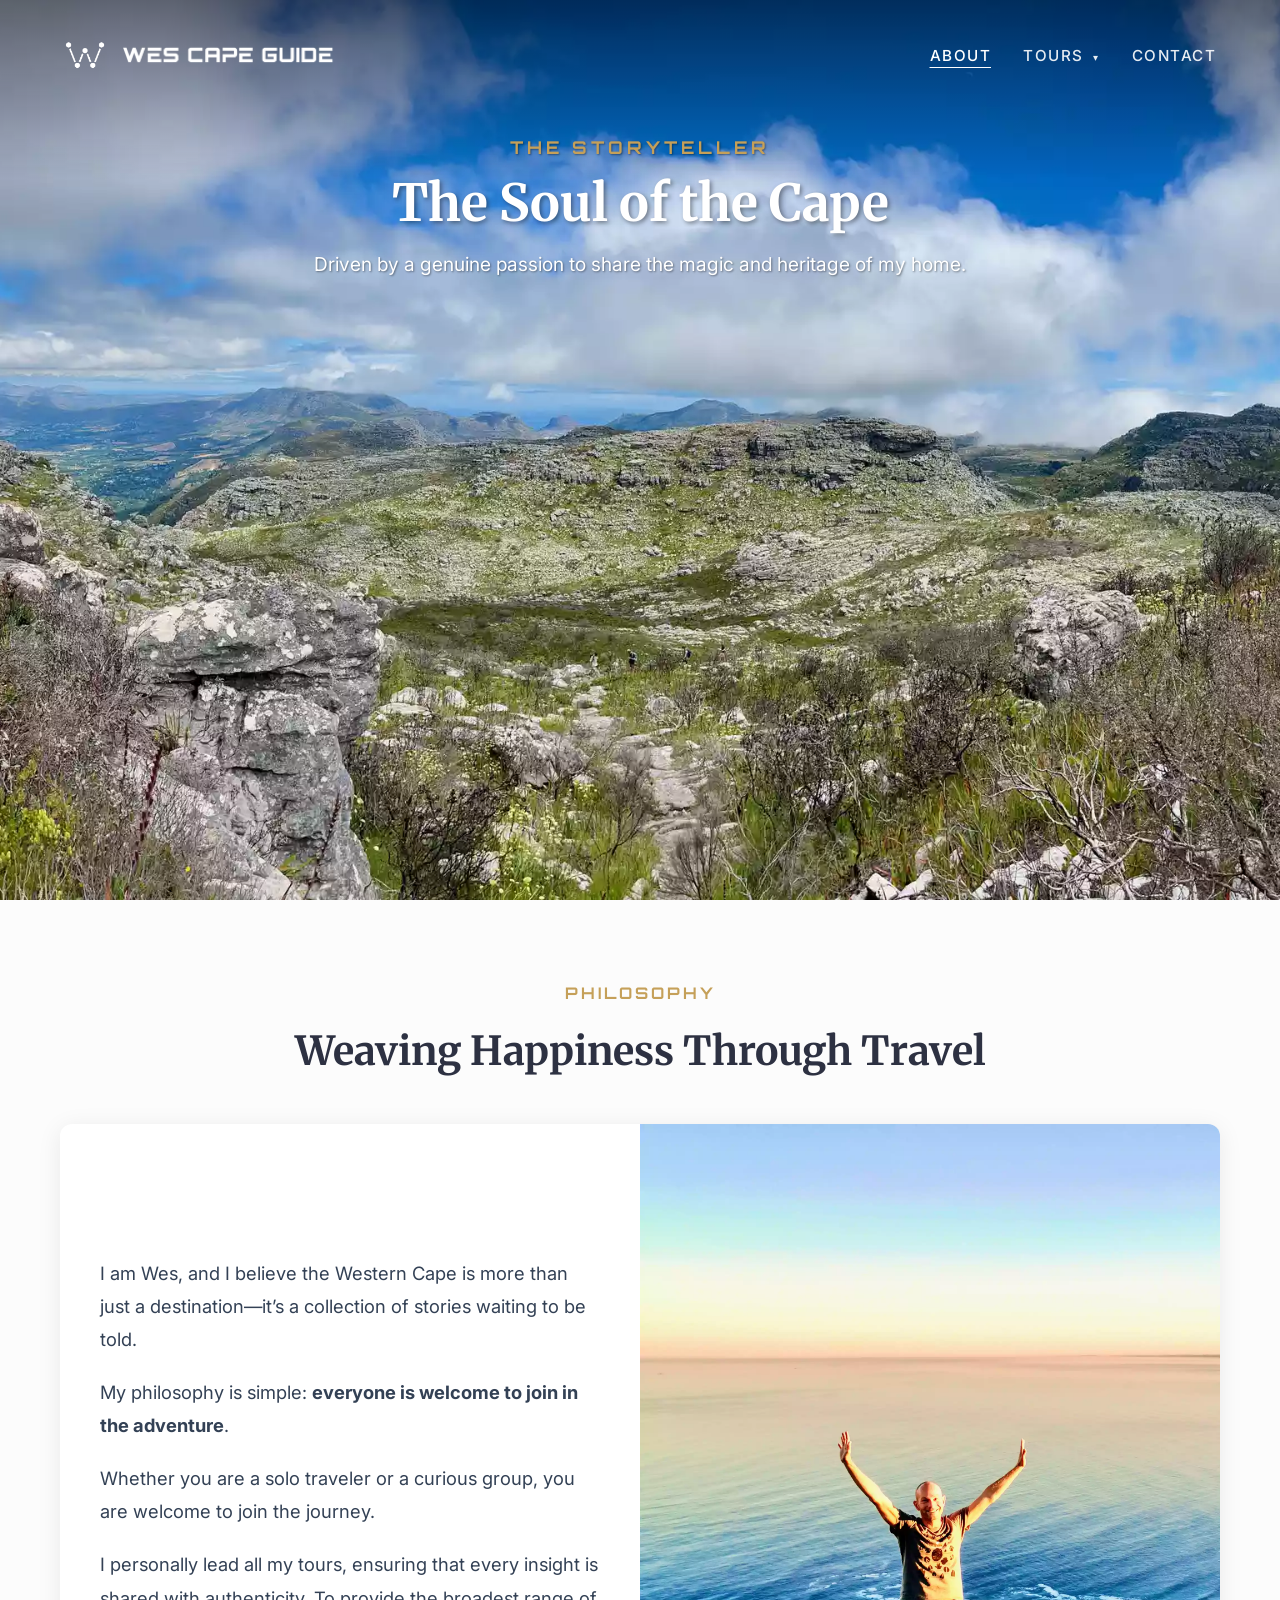
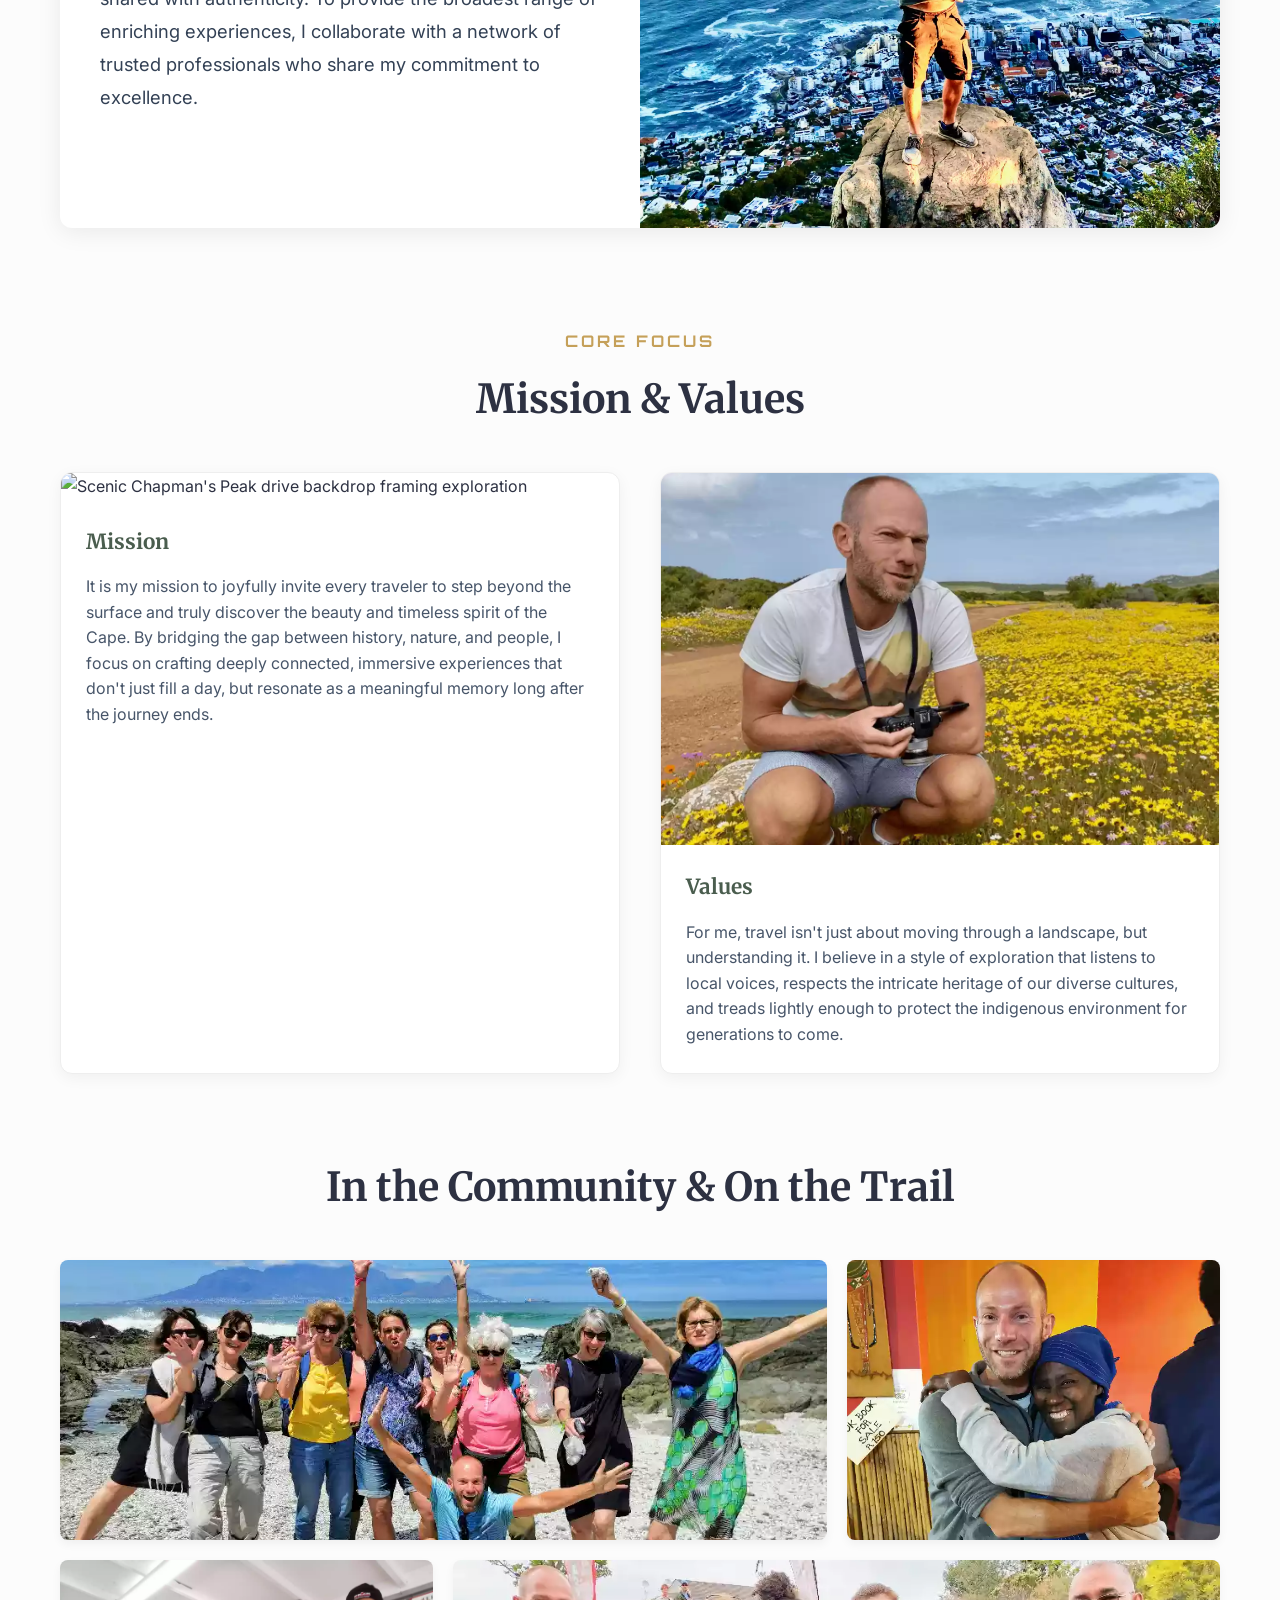
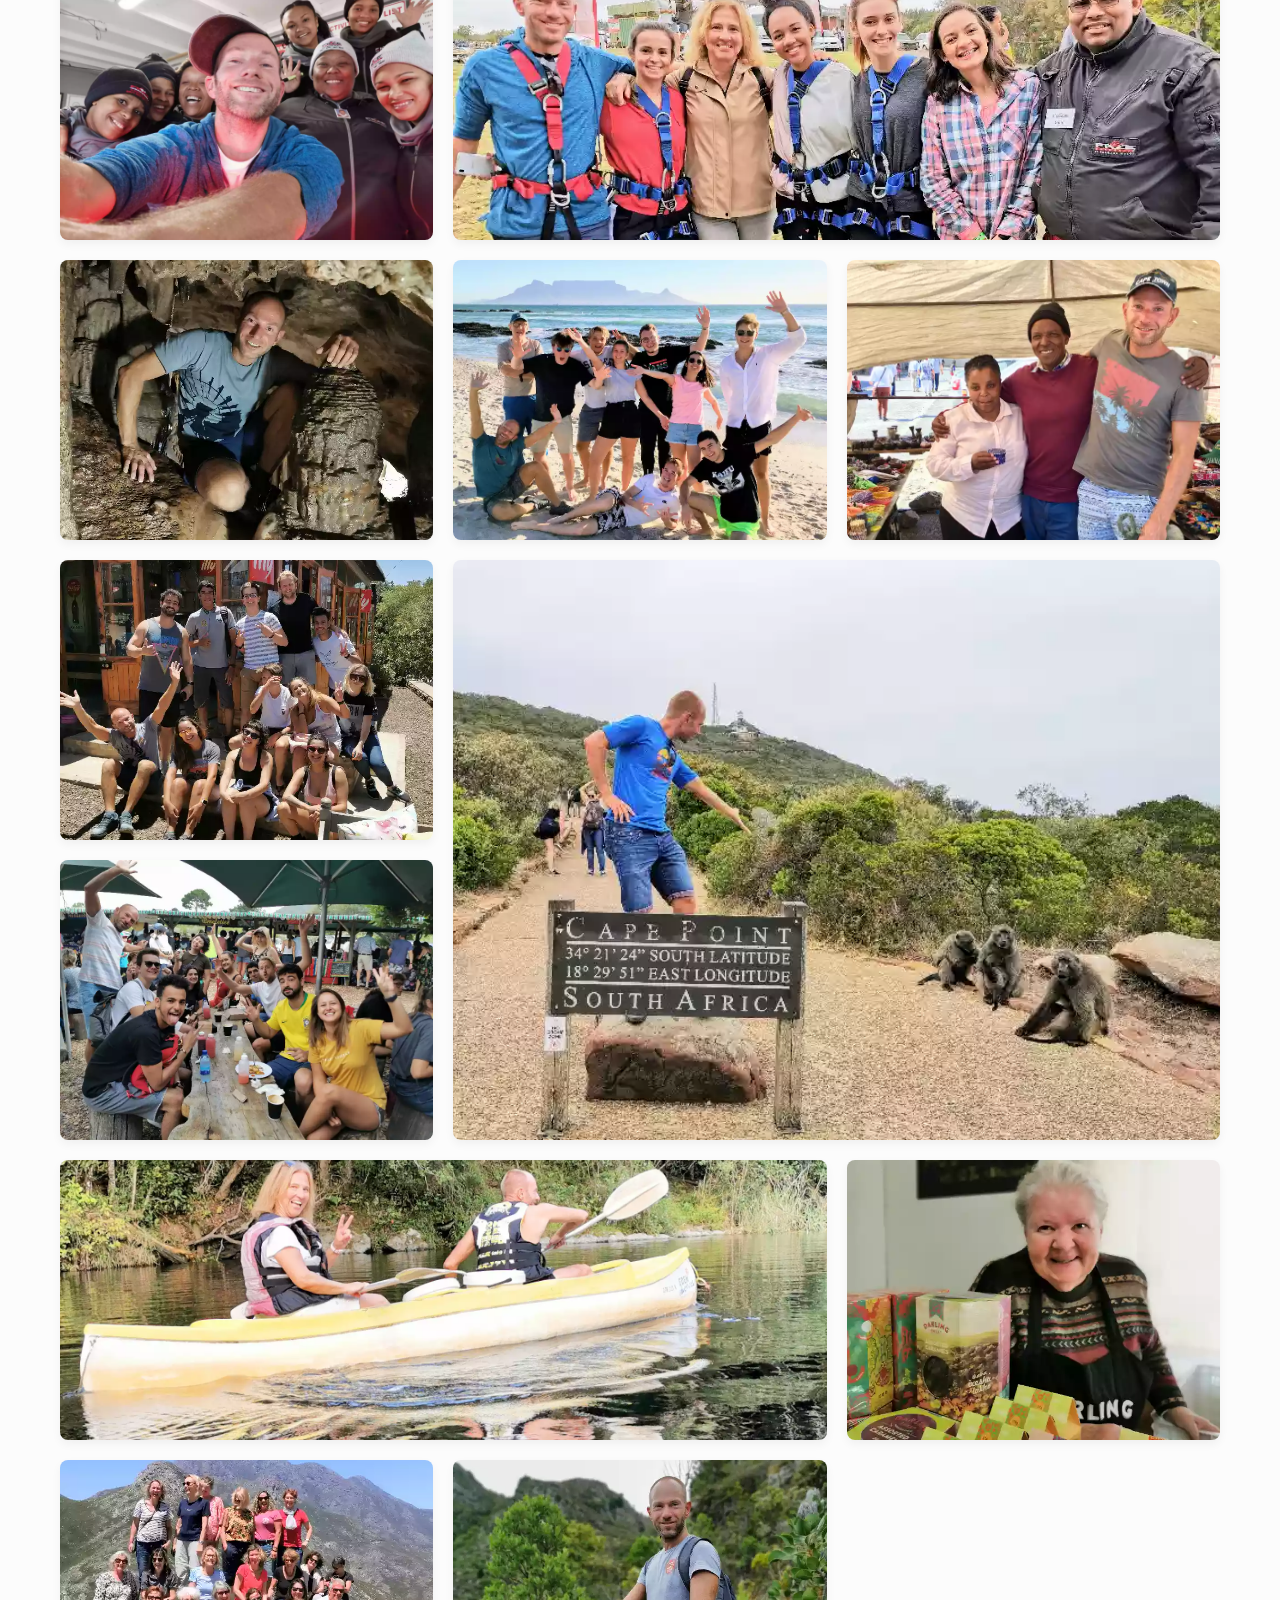
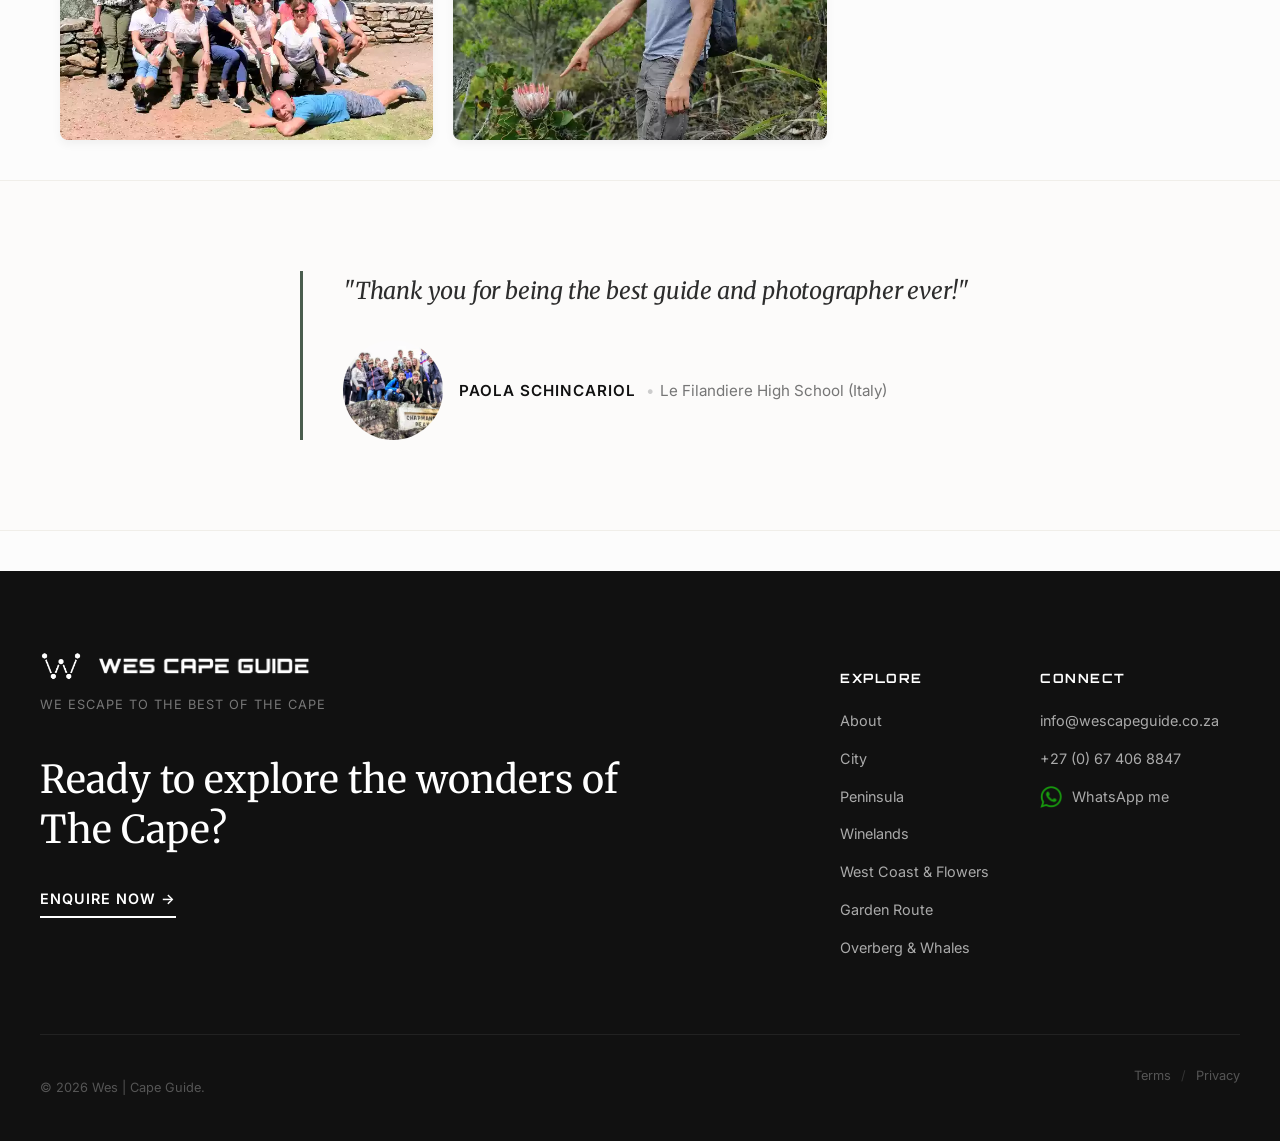
==== commit 664fdeea: "added whatsapp links and google analytics" ====
--- a/about.html
+++ b/about.html
@@ -1,13 +1,48 @@
 <!DOCTYPE html>
 <html lang="en">
 <head>
+<!-- Google tag (gtag.js) -->
+<script async src="https://www.googletagmanager.com/gtag/js?id=G-W4P31JYLQ8"></script>
+<script>
+  window.dataLayer = window.dataLayer || [];
+  function gtag(){dataLayer.push(arguments);}
+  gtag('js', new Date());
+
+  gtag('config', 'G-W4P31JYLQ8');
+</script>
     <meta charset="UTF-8">
     <meta name="viewport" content="width=device-width, initial-scale=1.0">
-    <meta name="description" content="Driven by a genuine passion to share the magic, deep histories, rich botany, and heritage of the Western Cape with Wes.">
-    <title>About | Wes * Cape Guide</title>
+    
+    <!-- Primary SEO Metadata -->
+    <title>About Wes | Professional Registered Tour Guide in Cape Town</title>
+    <meta name="description" content="Meet Wes, your private Cape Town tour guide. Driven by a genuine passion to share the deep history, rich botany, and diverse cultural heritage of the Western Cape.">
+    <meta name="robots" content="index, follow">
+    <link rel="canonical" href="https://wescapeguide.co.za/about.html">
+
+    <!-- Open Graph / Facebook / WhatsApp (Social Media Cards) -->
+    <meta property="og:type" content="profile">
+    <meta property="og:url" content="https://wescapeguide.co.za/about.html">
+    <meta property="og:title" content="About Wes | Registered Cape Town Tour Guide">
+    <meta property="og:description" content="Discover the philosophy, values, and mission behind curated private journeys through the Western Cape.">
+    <meta property="og:image" content="https://wescapeguide.co.za/images/wes-lions-head.webp"> <!-- Swapped to a portrait/guide image for the preview card -->
+    <meta property="og:site_name" content="Wes | Cape Guide">
+
+    <!-- Twitter / X -->
+    <meta name="twitter:card" content="summary_large_image">
+    <meta name="twitter:url" content="https://wescapeguide.co.za/about.html">
+    <meta name="twitter:title" content="Meet Your Guide: Wes | Cape Guide">
+    <meta name="twitter:description" content="Sharing the magic, history, and raw natural beauty of the Cape through immersive private tours.">
+    <meta name="twitter:image" content="https://wescapeguide.co.za/images/wes-lions-head.webp">
+
+    <!-- Favicon & Branding Icons -->
+    <link rel="icon" href="images/logo-transparent.png" type="image/png">
+
+    <!-- Performance: Fonts Preconnect -->
     <link rel="preconnect" href="https://fonts.googleapis.com">
     <link rel="preconnect" href="https://fonts.gstatic.com" crossorigin>
     <link href="https://fonts.googleapis.com/css2?family=Orbitron:wght@500;700&family=Merriweather:ital,wght@0,400;0,700;1,400&family=Inter:wght@400;500;600&display=swap" rel="stylesheet">
+    
+    <!-- Stylesheet -->
     <link rel="stylesheet" href="style.css">
 </head>
 <body>
@@ -202,9 +237,12 @@
                 </div>
                 <div class="links-sub-col">
                     <h4>Connect</h4>
-                    <a href="mailto:info@wescapeguide.com">info@wescapeguide.com</a>
+                    <a href="mailto:info@wescapeguide.co.za">info@wescapeguide.co.za</a>
                     <a href="tel:+27674068847">+27 (0) 67 406 8847</a>
-                    
+                    <a href="https://wa.me/27674068847?text=Hi Wes!%20I'd%20like%20to%20enquire%20about%20a%20tour..." target="_blank" style="display: inline-flex; align-items: center; gap: 10px; white-space: nowrap;">
+                        <img src="images/whatsapp-logo.png" alt="WhatsApp" style="width: 22px; height: 22px; display: block;">
+                        <span>WhatsApp me</span>
+                    </a>
                 </div>
             </div>
         </div>
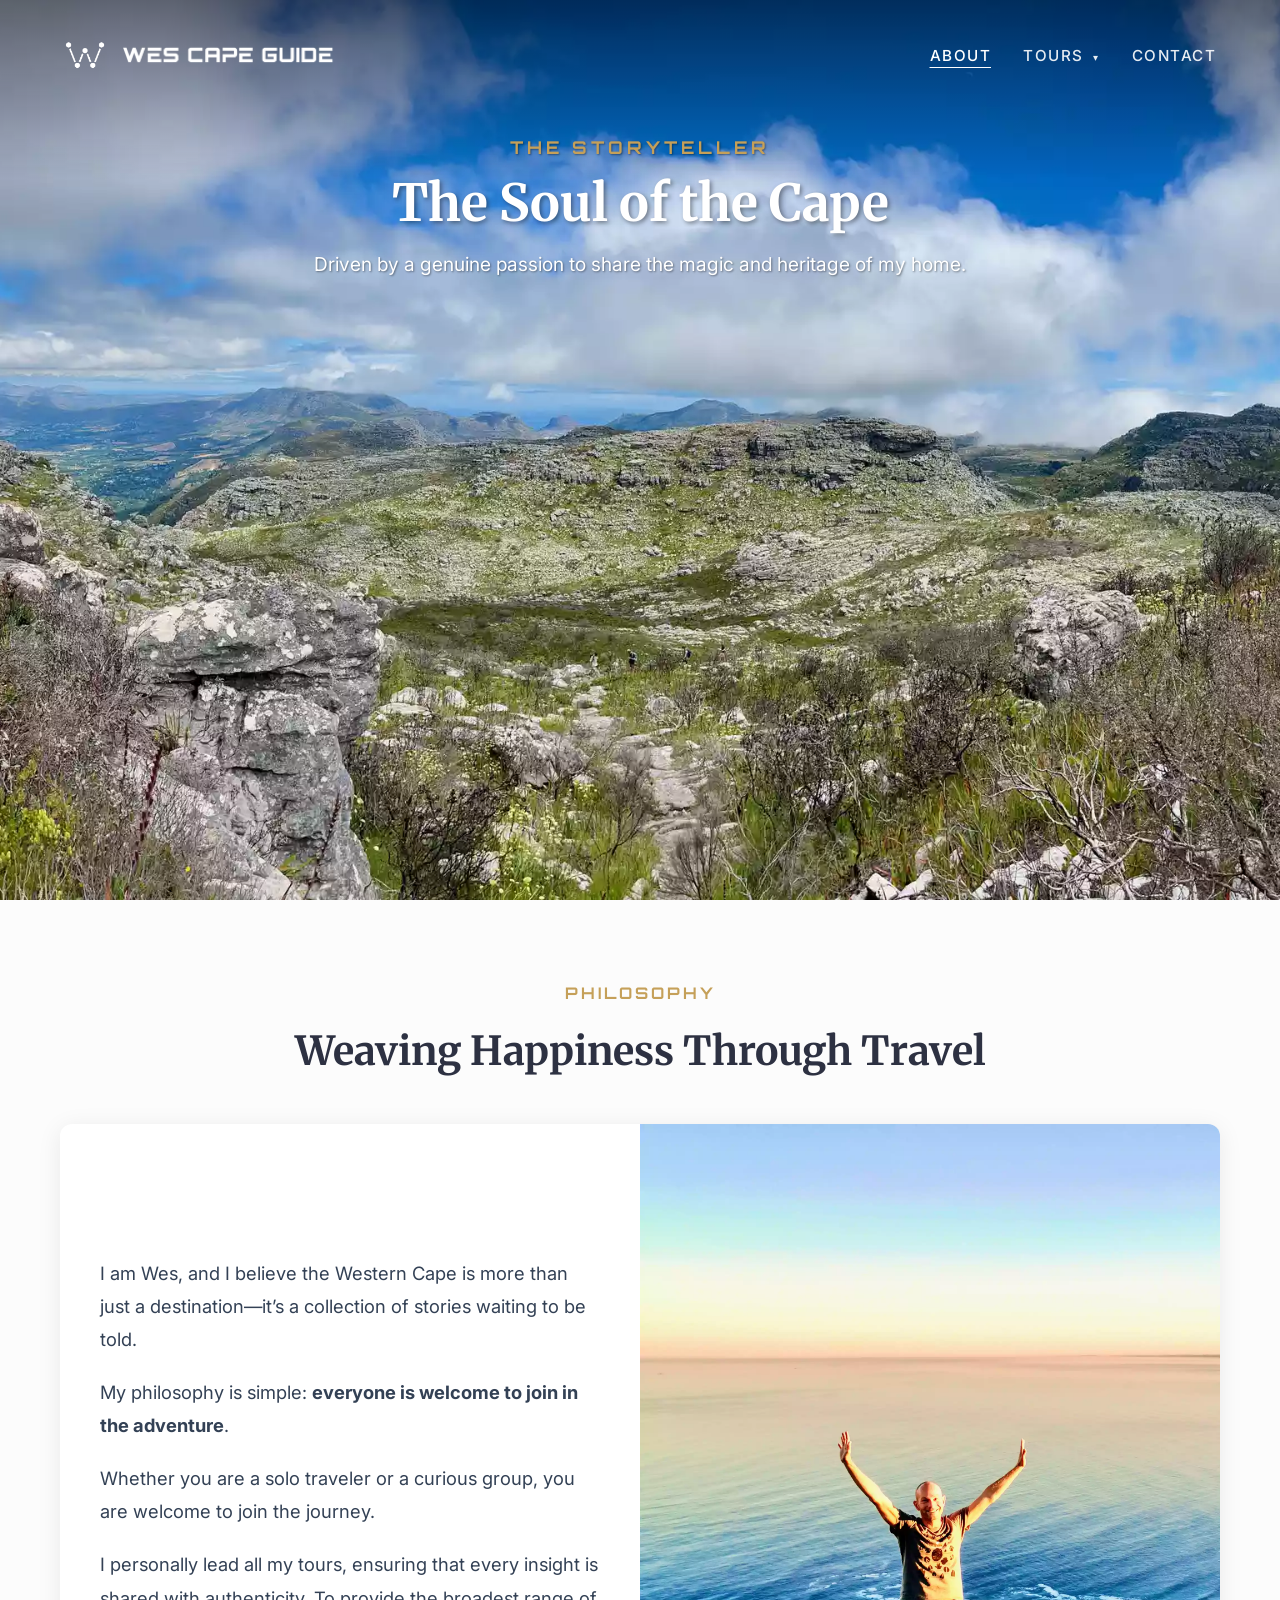
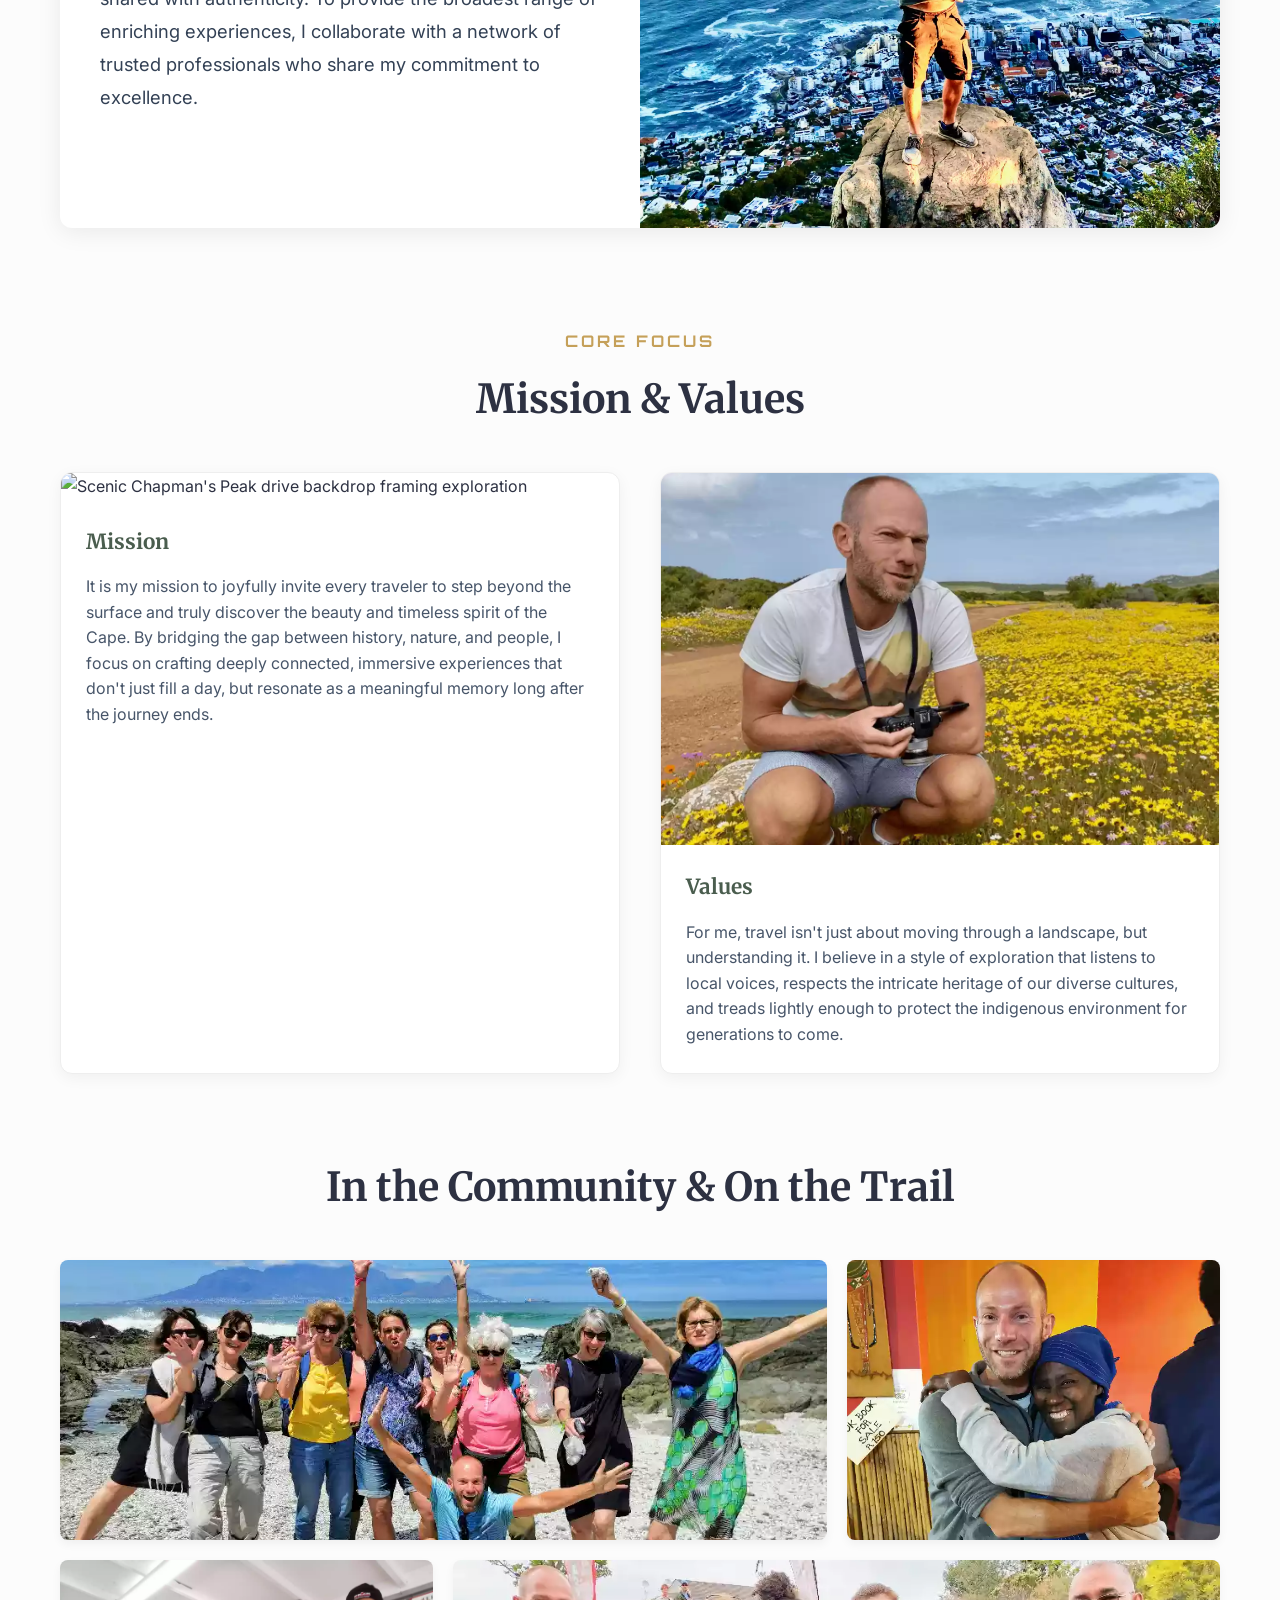
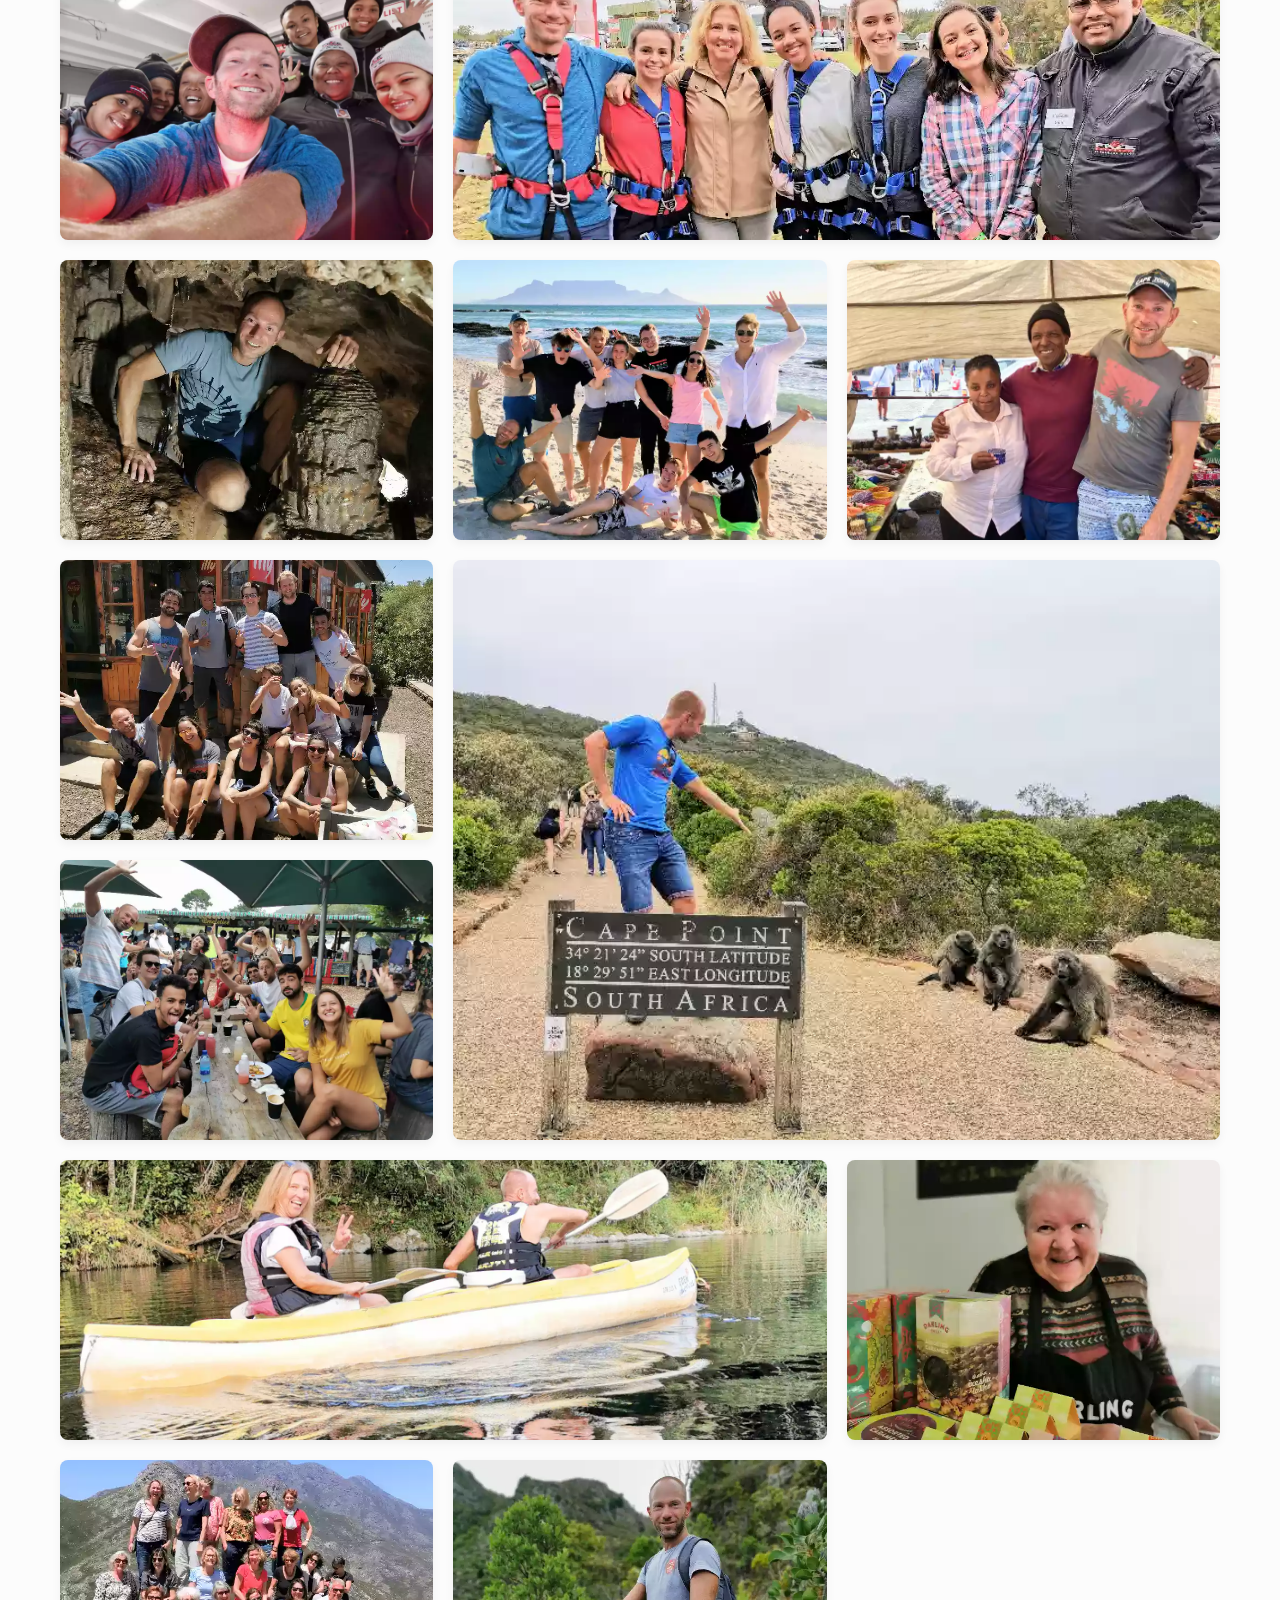
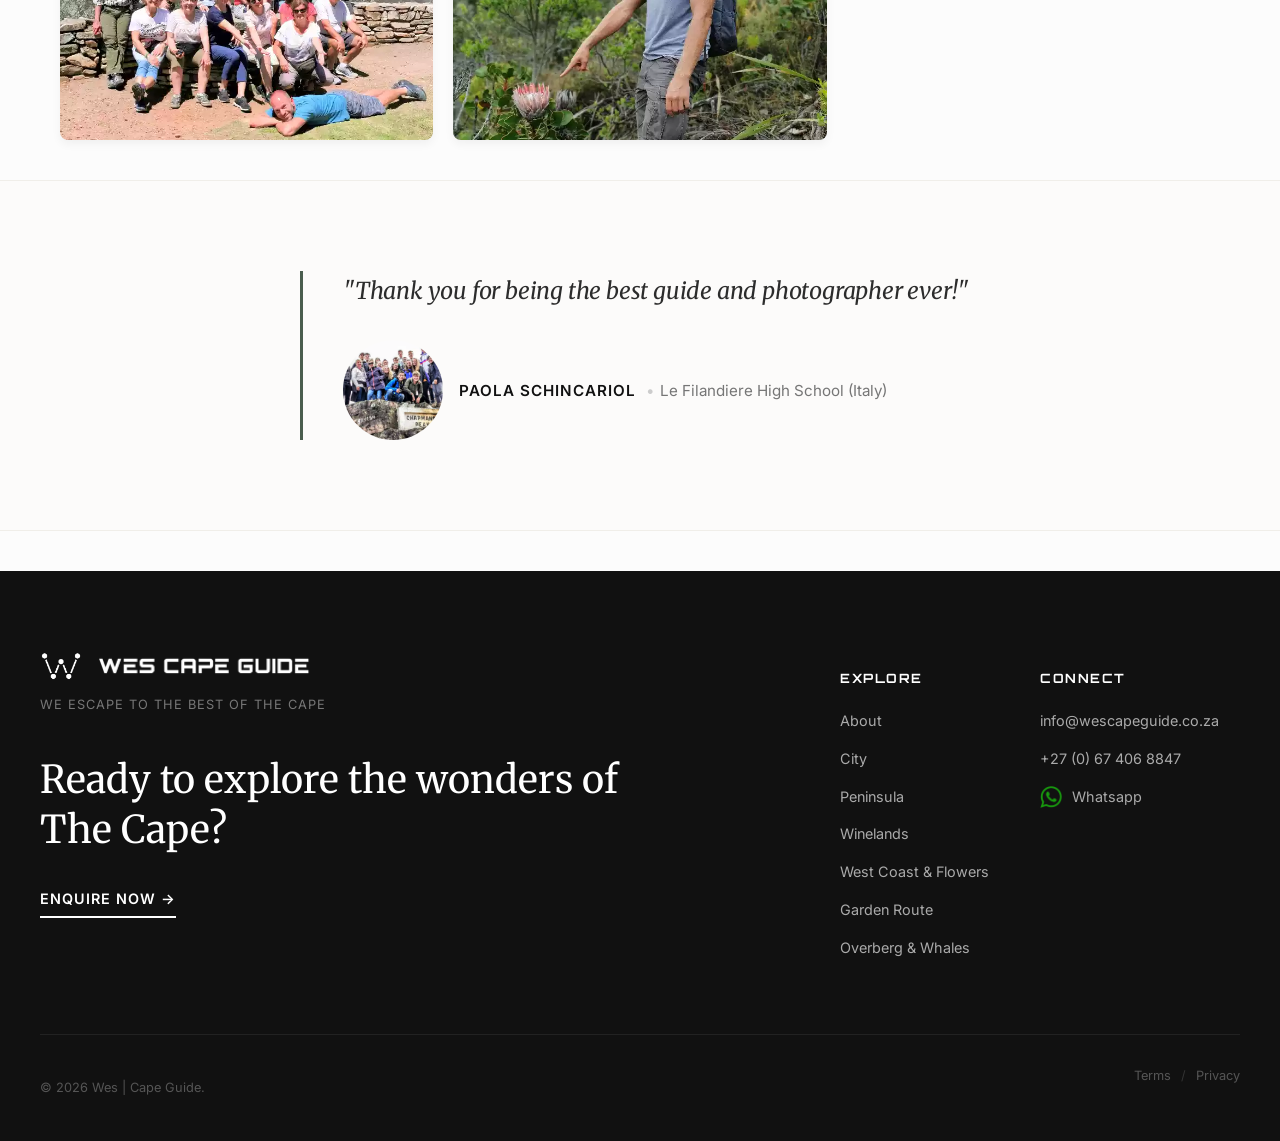
==== commit 67099b89: "changed whatsapp text in footer" ====
--- a/about.html
+++ b/about.html
@@ -241,7 +241,7 @@
                     <a href="tel:+27674068847">+27 (0) 67 406 8847</a>
                     <a href="https://wa.me/27674068847?text=Hi Wes!%20I'd%20like%20to%20enquire%20about%20a%20tour..." target="_blank" style="display: inline-flex; align-items: center; gap: 10px; white-space: nowrap;">
                         <img src="images/whatsapp-logo.png" alt="WhatsApp" style="width: 22px; height: 22px; display: block;">
-                        <span>WhatsApp me</span>
+                        <span>Whatsapp</span>
                     </a>
                 </div>
             </div>
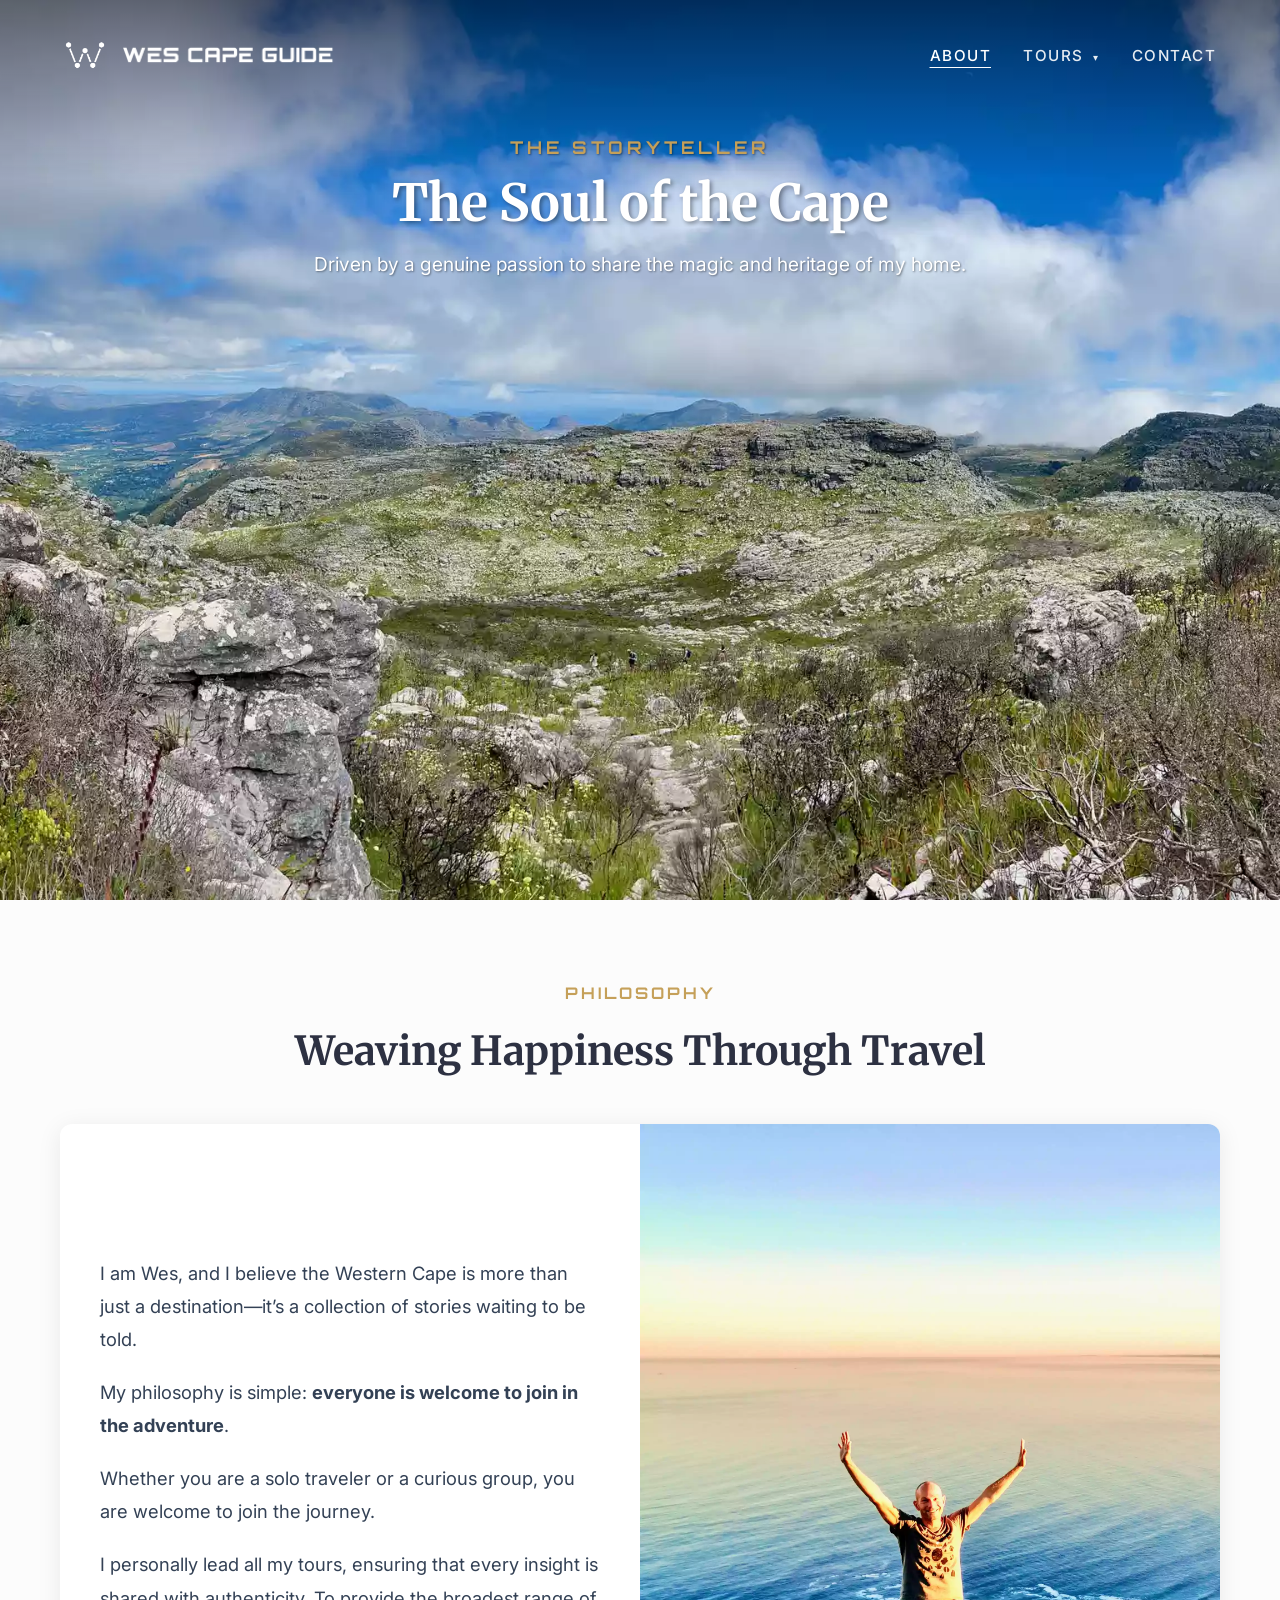
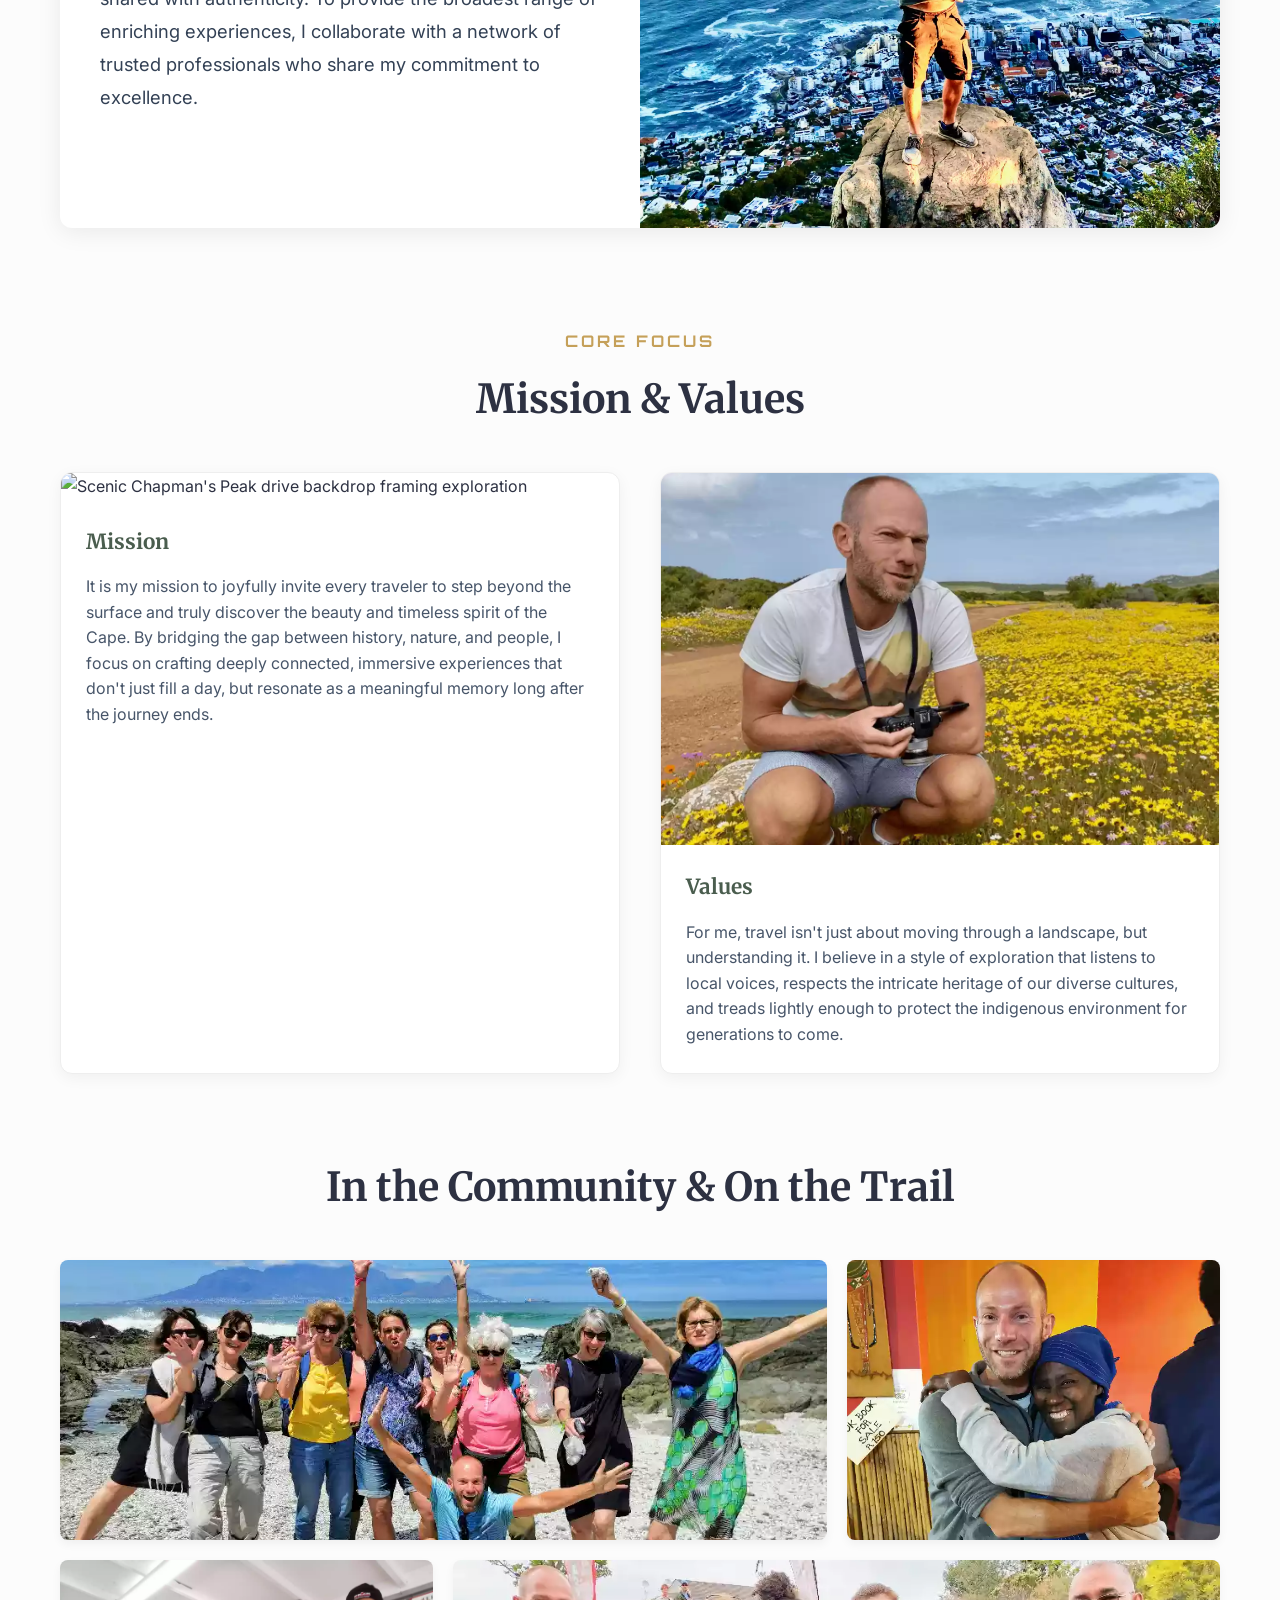
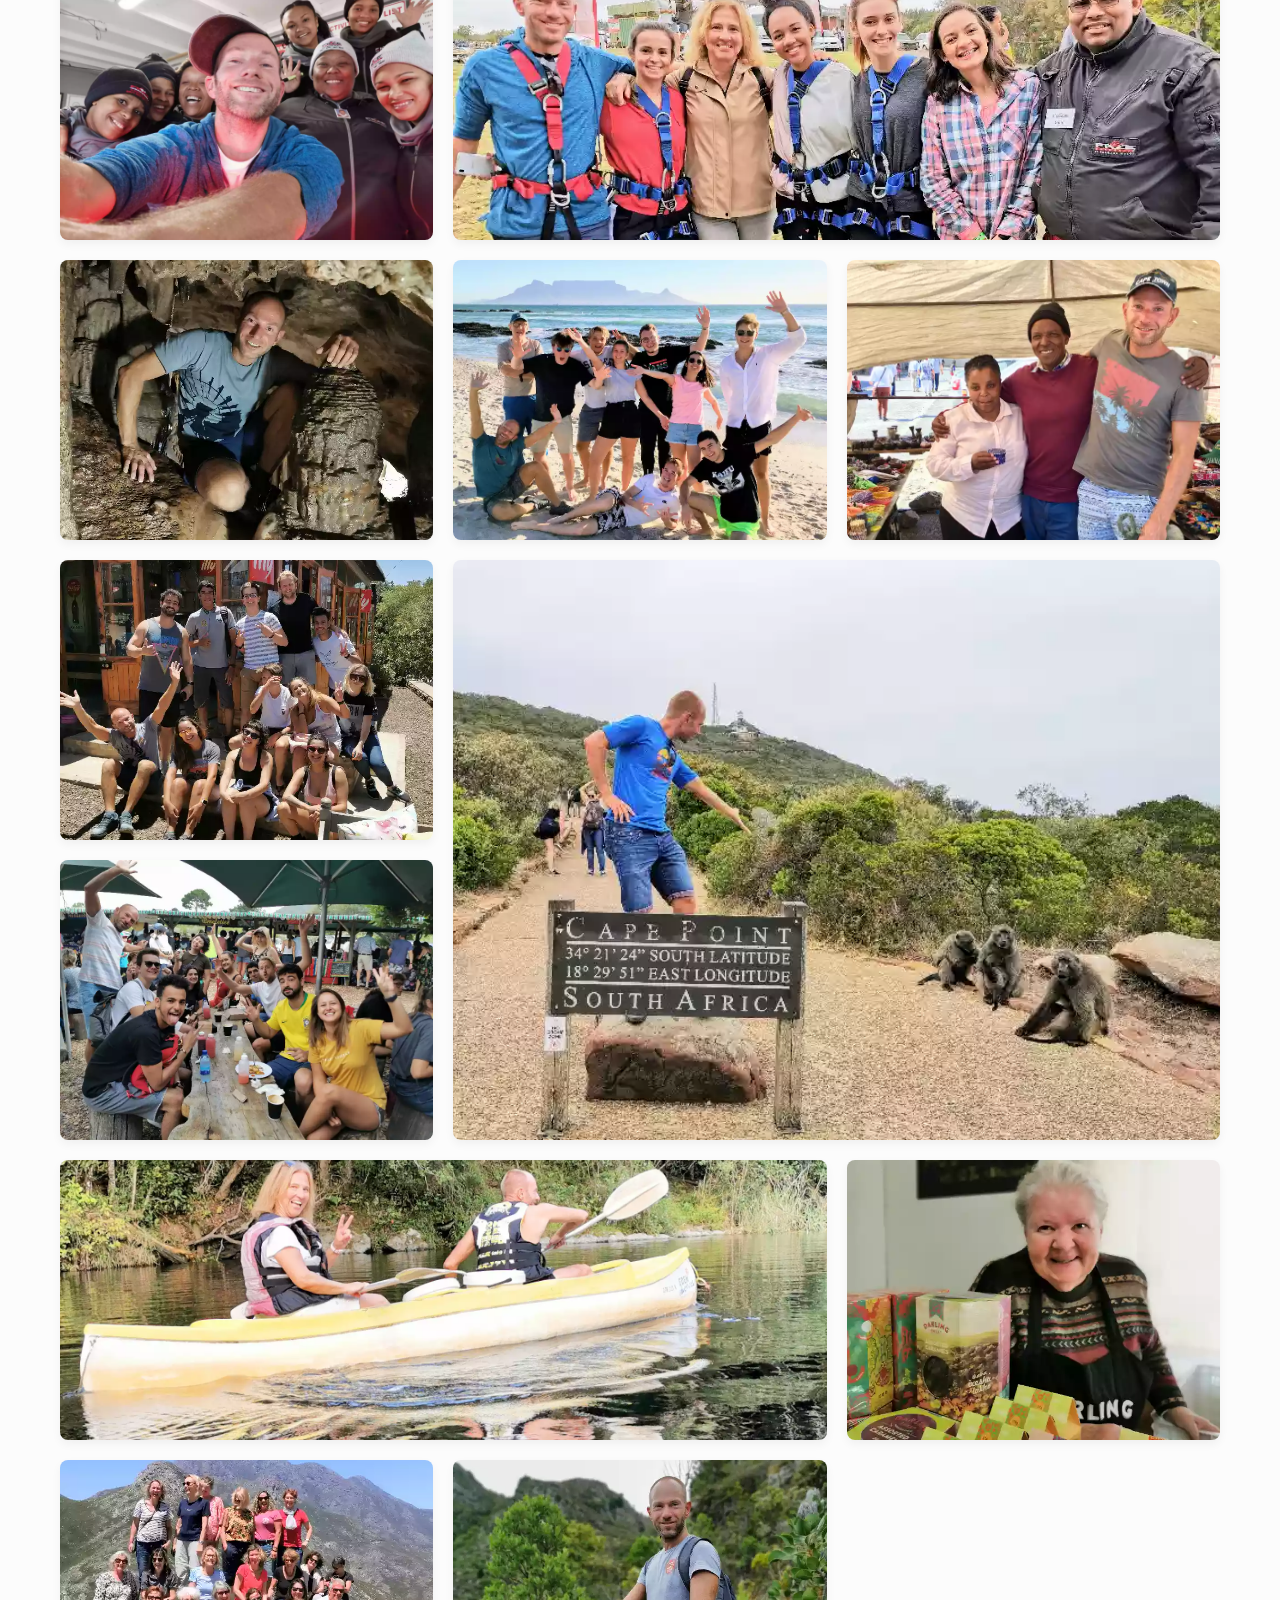
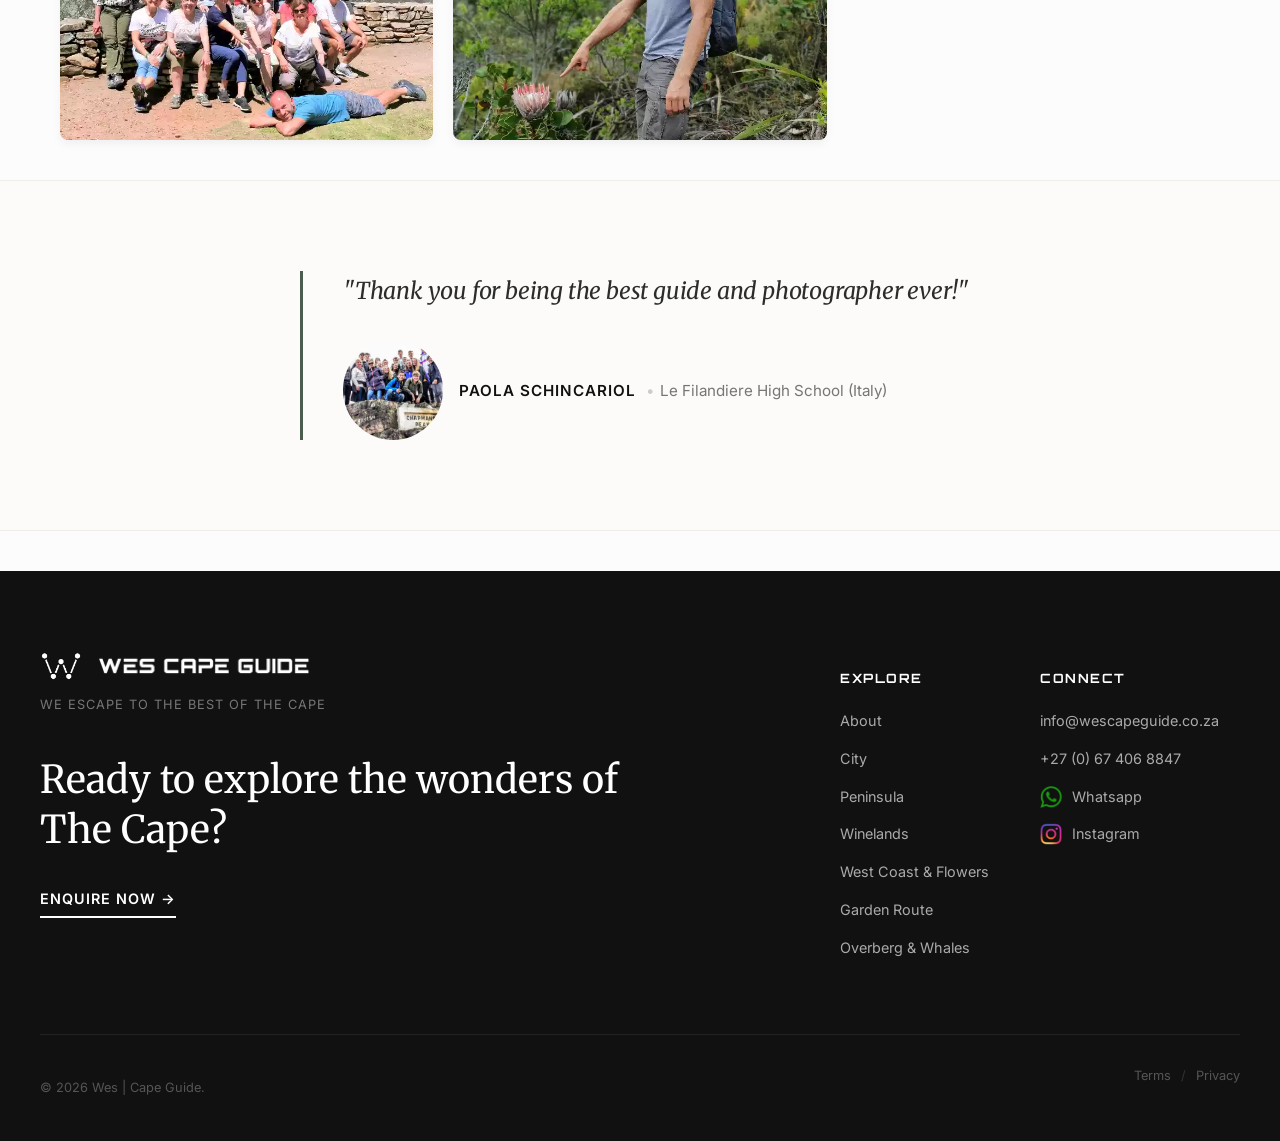
==== commit c539d692: "added instagram link to footer" ====
--- a/about.html
+++ b/about.html
@@ -243,6 +243,10 @@
                         <img src="images/whatsapp-logo.png" alt="WhatsApp" style="width: 22px; height: 22px; display: block;">
                         <span>Whatsapp</span>
                     </a>
+                    <a href="https://www.instagram.com/wescapeguide" target="_blank" style="display: inline-flex; align-items: center; gap: 10px; white-space: nowrap;">
+                        <img src="images/instagram-logo.png" alt="Instagram" style="width: 22px; height: 22px; display: block;">
+                        <span>Instagram</span>
+                    </a>
                 </div>
             </div>
         </div>
